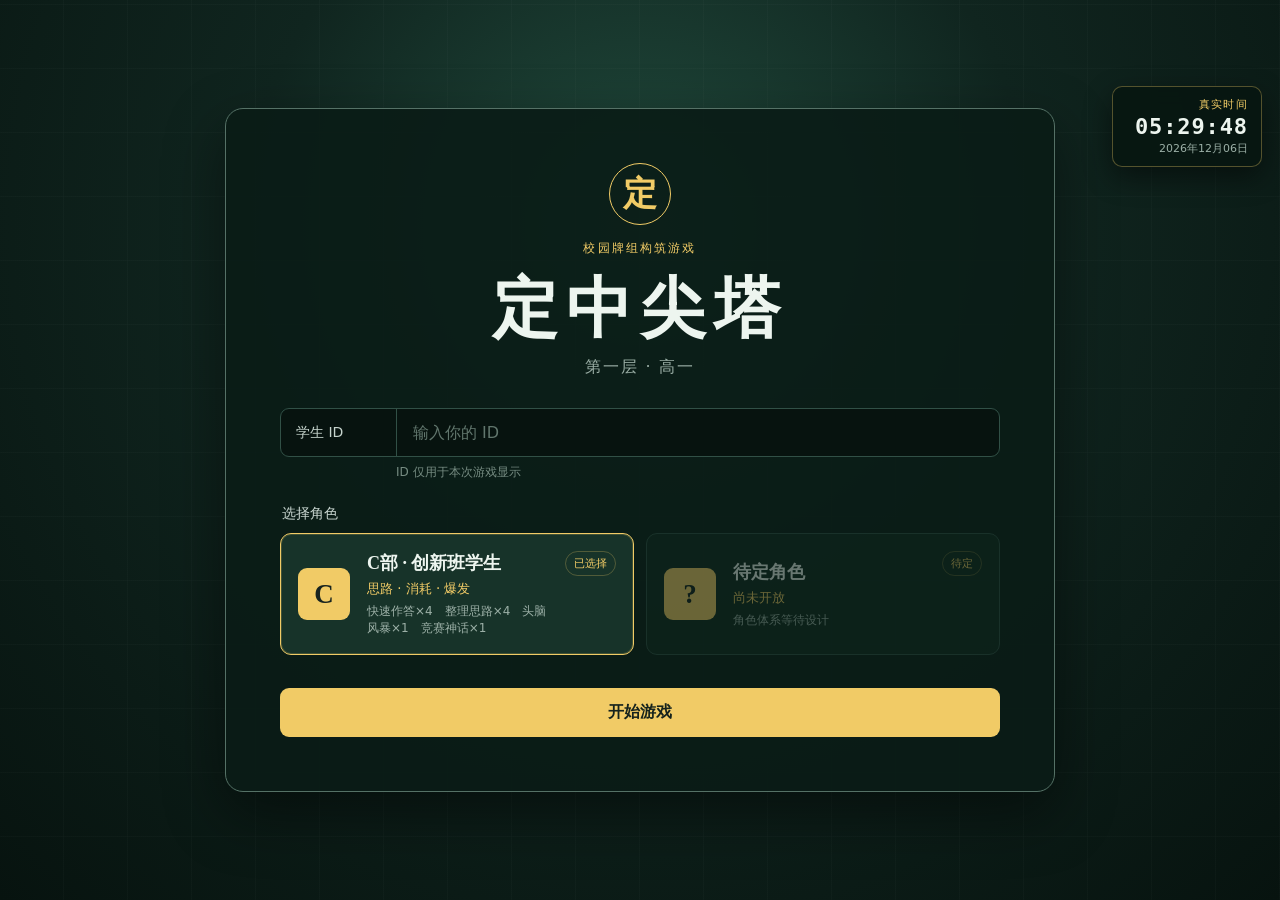
==== index.html @ f07c02df "Update Site source" ====
<!doctype html>
<html lang="zh-CN">
<head>
  <meta charset="utf-8">
  <meta name="viewport" content="width=device-width, initial-scale=1">
  <meta name="theme-color" content="#10251f">
  <meta name="description" content="定州中学校园题材文字卡牌游戏地图原型">
  <title>定中尖塔</title>
  <link rel="icon" type="image/svg+xml" href="data:image/svg+xml,%3Csvg xmlns='http://www.w3.org/2000/svg' viewBox='0 0 64 64'%3E%3Crect width='64' height='64' rx='13' fill='%23112620'/%3E%3Ctext x='32' y='44' text-anchor='middle' font-size='38' fill='%23f5d06f' font-family='serif'%3E定%3C/text%3E%3C/svg%3E">
  <link rel="stylesheet" href="./style.css">
</head>
<body>
  <aside class="game-clock" aria-label="当前真实时间">
    <span>真实时间</span>
    <strong id="realTime">00:00:00</strong>
    <small id="realDate">0000年00月00日</small>
  </aside>
  <main id="startScreen" class="start-screen">
    <section class="start-card" aria-labelledby="gameTitle">
      <div class="seal" aria-hidden="true">定</div>
      <p class="eyebrow">校园牌组构筑游戏</p>
      <h1 id="gameTitle">定中尖塔</h1>
      <p class="chapter">第一层 · 高一</p>
      <form id="startForm" novalidate>
        <label class="id-field" for="playerId"><span>学生 ID</span><input id="playerId" name="playerId" maxlength="16" autocomplete="off" placeholder="输入你的 ID" aria-describedby="idHint"></label>
        <p id="idHint" class="field-hint">ID 仅用于本次游戏显示</p>
        <fieldset>
          <legend>选择角色</legend>
          <div class="role-grid">
            <label class="role-card selected">
              <input type="radio" name="role" value="c" checked>
              <span class="role-letter">C</span>
              <span class="role-copy"><strong>C部 · 创新班学生</strong><small>思路 · 消耗 · 爆发</small><em>快速作答×4　整理思路×4　头脑风暴×1　竞赛神话×1</em></span>
              <span class="chosen">已选择</span>
            </label>
            <div class="role-card locked" aria-disabled="true">
              <span class="role-letter">?</span>
              <span class="role-copy"><strong>待定角色</strong><small>尚未开放</small><em>角色体系等待设计</em></span>
              <span class="chosen">待定</span>
            </div>
          </div>
        </fieldset>
        <p class="form-error" id="formError" aria-live="polite"></p>
        <button class="primary-button" type="submit">开始游戏</button>
      </form>
    </section>
  </main>

  <main id="mapScreen" class="map-screen" hidden>
    <header class="topbar">
      <div class="brand"><span class="brand-mark">定</span><div><strong>定中尖塔</strong><small>第一层 · 高一</small></div></div>
      <div class="route-title"><small>路线规划</small><strong id="routeStatus">从教学楼入口出发</strong></div>
      <button id="newRun" class="text-button" type="button">返回选角</button>
    </header>
    <div class="map-layout">
      <aside class="profile-panel panel">
        <div class="profile-head"><span class="role-letter small">C</span><div><small>玩家 ID</small><strong id="displayId"></strong></div></div>
        <h2>C部 · 创新班学生</h2>
        <div class="status-line"><span>专注</span><b>80 / 80</b></div>
        <div class="status-bar"><i></i></div>
        <dl class="run-stats">
          <div><dt>当前阶段</dt><dd id="floorText">入口</dd></div>
          <div><dt>已通过</dt><dd id="visitedText">0</dd></div>
          <div><dt>饭卡价值</dt><dd id="mealText">400</dd></div>
          <div><dt>牌组</dt><dd id="deckCount">10</dd></div>
          <div><dt>力量</dt><dd id="strengthText">0</dd></div>
          <div><dt>敏捷</dt><dd id="dexterityText">0</dd></div>
          <div><dt>圣遗物</dt><dd id="relicCount">0</dd></div>
        </dl>
        <div class="deck-note"><small>初始牌组 · 10张</small><span>快速作答×4　整理思路×4</span><span>头脑风暴×1　竞赛神话×1</span></div>
        <button id="inspectDeck" class="deck-button" type="button">查看当前牌组</button>
        <div id="relicList" class="run-relics"><small>暂无圣遗物</small></div>
        <button id="inspectRelics" class="deck-button relic-detail-button" type="button">查看圣遗物详情</button>
      </aside>
      <section class="map-panel panel" aria-labelledby="mapTitle">
        <div class="map-heading"><div><p class="eyebrow">高一学年</p><h1 id="mapTitle">选择前进路线</h1></div><button id="rerollMap" class="text-button" type="button">重新生成</button></div>
        <div id="mapViewport" class="map-viewport">
          <div id="mapCanvas" class="map-canvas" aria-label="随机生成的一层路线地图">
            <svg id="routeLines" class="route-lines" aria-hidden="true"></svg>
            <div id="mapNodes"></div>
          </div>
        </div>
        <p class="map-tip" id="mapTip">选择底部任一亮起的节点开始。进入节点后，只能沿连线继续向上。</p>
      </section>
      <aside class="legend-panel panel">
        <p class="eyebrow">节点类型</p><h2>高一校园</h2>
        <ul class="legend-list">
          <li><span class="node-sample battle">课</span><div><strong>上课</strong><small>战斗节点</small></div></li>
          <li><span class="node-sample exam">月</span><div><strong>月考</strong><small>精英战斗节点</small></div></li>
          <li><span class="node-sample dorm">舍</span><div><strong>宿舍</strong><small>休整节点</small></div></li>
          <li><span class="node-sample canteen">食</span><div><strong>食堂</strong><small>采购节点</small></div></li>
          <li><span class="node-sample event">超</span><div><strong>超市</strong><small>随机节点</small></div></li>
          <li><span class="node-sample sport">体</span><div><strong>操场</strong><small>体育节点</small></div></li>
          <li><span class="node-sample boss">期</span><div><strong>期末</strong><small>本层 Boss</small></div></li>
        </ul>
        <div class="placeholder-note"><strong>当前版本</strong><p>上课、月考、宿舍、食堂、超市与操场节点可交互。期末内容等待设计。</p></div>
      </aside>
    </div>
  </main>

  <main id="dormScreen" class="node-screen dorm-screen" hidden>
    <header class="topbar">
      <div class="brand"><span class="brand-mark">定</span><div><strong>定中尖塔</strong><small>宿舍 · 休整节点</small></div></div>
      <div class="route-title"><small>熄灯之前</small><strong id="restCycleTitle">午休</strong></div>
      <div class="battle-header-id">ID　<strong id="dormPlayerId"></strong></div>
    </header>
    <section class="node-stage">
      <div class="node-intro"><p class="eyebrow">宿舍节点</p><h1>在下一节课前做出选择</h1><p id="dormStatus">安静的宿舍里，时间只够完成1件事。</p></div>
      <div class="choice-grid">
        <article class="choice-card rest-choice">
          <span class="choice-mark">休</span><p class="eyebrow" id="restCycleLabel">午休</p><h2>休息</h2>
          <p>恢复专注上限的 <strong id="restPercent">25%</strong>。</p><small id="restPreview">预计恢复 10 点专注</small>
          <button id="chooseRest" class="primary-button" type="button">开始午休</button>
        </article>
        <article class="choice-card study-choice">
          <span class="choice-mark">修</span><p class="eyebrow">挑灯修读</p><h2>升级1张卡牌</h2>
          <p>从当前牌组选择1张尚未升级的卡牌，强化至本次游戏结束。</p><small>已升级的卡牌会显示“+”</small>
          <button id="chooseUpgrade" class="primary-button" type="button">选择卡牌</button>
        </article>
      </div>
    </section>
  </main>

  <main id="canteenScreen" class="node-screen canteen-screen" hidden>
    <header class="topbar">
      <div class="brand"><span class="brand-mark">定</span><div><strong>定中尖塔</strong><small>食堂 · 采购节点</small></div></div>
      <div class="route-title"><small>今日余额</small><strong>饭卡价值 <span id="shopMeal">0</span></strong></div>
      <button id="leaveCanteen" class="text-button" type="button">离开食堂</button>
    </header>
    <section class="shop-stage">
      <div class="shop-heading"><div><p class="eyebrow">食堂货架</p><h1>C部专属货架</h1></div><p><span class="color-key c">C部绿色</span><span class="color-key a">A部红色</span><span class="color-key b">B部蓝色</span><span class="color-key n">无色</span></p></div>
      <section class="shop-section"><div class="section-title"><h2>角色卡牌</h2><small>5张 · 普通 7 / 罕见 2 / 稀有 1</small></div><div id="classShopCards" class="shop-grid card-goods"></div></section>
      <section class="shop-section"><div class="section-title"><h2>无色卡牌</h2><small>2张 · 普通 7 / 罕见 2 / 稀有 1</small></div><div id="colorlessShopCards" class="shop-grid compact-goods"></div></section>
      <section class="shop-section"><div class="section-title"><h2>圣遗物</h2><small>3件 · 每件 340—360</small></div><div id="relicShopItems" class="shop-grid compact-goods"></div></section>
      <section class="shop-section"><div class="section-title"><h2>食物</h2><small>3种 · 内容与价格待设计</small></div><div id="foodShopItems" class="shop-grid compact-goods"></div></section>
      <section class="binge-panel panel"><div><p class="eyebrow">暴食</p><h2>从牌组移除1张卡牌</h2><p>本次价格 <strong id="bingePrice">150</strong>，每次暴食后价格 +75。</p></div><button id="bingeButton" class="primary-button" type="button">选择要移除的牌</button></section>
    </section>
  </main>

  <main id="eventScreen" class="node-screen event-screen" hidden>
    <header class="topbar">
      <div class="brand"><span class="brand-mark">定</span><div><strong>定中尖塔</strong><small>超市 · 随机节点</small></div></div>
      <div class="route-title"><small>偶遇</small><strong>随机事件</strong></div>
      <div class="battle-header-id">ID　<strong id="eventPlayerId"></strong></div>
    </header>
    <section class="node-stage event-stage">
      <article class="event-card panel">
        <span class="event-mark">?</span>
        <p class="eyebrow">超市随机事件</p>
        <h1 id="eventTitle">未命名事件 01</h1>
        <p>事件内容与选项等待后续设计。</p>
        <small>每次进入超市都会重新抽取1个事件槽位。</small>
        <button id="leaveEvent" class="primary-button" type="button">继续前进</button>
      </article>
    </section>
  </main>

  <main id="sportScreen" class="node-screen sport-screen" hidden>
    <header class="topbar">
      <div class="brand"><span class="brand-mark">定</span><div><strong>定中尖塔</strong><small>操场 · 体育节点</small></div></div>
      <div class="route-title"><small>自由活动</small><strong>选择1项训练</strong></div>
      <div class="battle-header-id">ID　<strong id="sportPlayerId"></strong></div>
    </header>
    <section class="node-stage sport-stage">
      <div class="node-intro"><p class="eyebrow">操场节点</p><h1>今天练什么？</h1><p>选择1项加成，效果持续到本次游戏结束。</p></div>
      <div class="choice-grid sport-choice-grid">
        <article class="choice-card sport-choice"><span class="choice-mark">跑</span><p class="eyebrow">跑步</p><h2>耐力训练</h2><p>最大专注增加 <strong>5</strong>。</p><small>当前专注不变。</small><button class="primary-button sport-option" data-sport="run" type="button">选择跑步</button></article>
        <article class="choice-card sport-choice"><span class="choice-mark">篮</span><p class="eyebrow">篮球</p><h2>力量训练</h2><p>获得 <strong>1</strong> 点力量。</p><small>每点力量使每段攻击伤害 +1。</small><button class="primary-button sport-option" data-sport="basketball" type="button">选择篮球</button></article>
        <article class="choice-card sport-choice"><span class="choice-mark">羽</span><p class="eyebrow">羽毛球</p><h2>敏捷训练</h2><p>获得 <strong>1</strong> 点敏捷。</p><small>每点敏捷使卡牌获得的防御 +1。</small><button class="primary-button sport-option" data-sport="badminton" type="button">选择羽毛球</button></article>
      </div>
    </section>
  </main>

  <main id="battleScreen" class="battle-screen" hidden>
    <header class="topbar">
      <div class="brand"><span class="brand-mark">定</span><div><strong>定中尖塔</strong><small>上课 · 战斗节点</small></div></div>
      <div class="route-title"><small id="battleEncounterTitle">随堂小测</small><strong id="battleTurn">第1回合</strong></div>
      <div class="battle-header-id">ID　<strong id="battlePlayerId"></strong></div>
    </header>
    <section class="battle-board">
      <aside class="combatant-panel panel">
        <span class="role-letter small">C</span>
        <p class="eyebrow">C部 · 创新班学生</p>
        <h2 id="battleRoleName">创新班学生</h2>
        <div class="status-line"><span>专注</span><b id="battleHpText">80 / 80</b></div>
        <div class="status-bar"><i id="battleHpBar"></i></div>
        <div class="combat-values"><span>防御 <b id="battleBlock">0</b></span><span>思路增幅 <b id="nextAttackState">无</b></span><span>力量 <b id="battleStrength">0</b></span><span>敏捷 <b id="battleDexterity">0</b></span></div>
        <div id="powerList" class="power-list"><small>暂无天赋</small></div>
      </aside>

      <section class="enemy-zone">
        <div class="intent-card" aria-live="polite">
          <span>下一步意图</span>
          <strong id="intentName">基础题</strong>
          <p id="intentText">造成6点压力</p>
        </div>
        <article id="quizEnemy" class="quiz-enemy">
          <p class="eyebrow">课堂挑战</p>
          <h1 id="quizTitle">随堂小测</h1>
          <p>“请独立作答，答题过程计入成绩。”</p>
          <div class="enemy-statuses"><span id="enemyThought" hidden>思路 <b>0</b></span><span id="enemyBlock" hidden>防御 <b>0</b></span></div>
          <div class="enemy-hp-row"><span>测验进度</span><div class="status-bar enemy"><i id="quizHpBar"></i></div><b id="quizHpText">52 / 52</b></div>
        </article>
        <div id="battleFloat" class="battle-float" aria-live="polite"></div>
        <p id="battleLog" class="battle-log">试卷已经发下，先观察题型。</p>
      </section>

      <aside class="combat-rules panel">
        <p class="eyebrow">战斗信息</p>
        <h2>意图始终可见</h2>
        <p>随堂小测以攻击为主。根据下一步意图安排攻击与防御。</p>
        <dl>
          <div><dt>抽牌堆</dt><dd><button class="pile-view-button" data-pile="draw" type="button"><b id="battleDraw">10</b><small>查看</small></button></dd></div>
          <div><dt>弃牌堆</dt><dd><button class="pile-view-button" data-pile="discard" type="button"><b id="battleDiscard">0</b><small>查看</small></button></dd></div>
          <div><dt>消耗牌堆</dt><dd><button class="pile-view-button" data-pile="exhaust" type="button"><b id="battleExhaust">0</b><small>查看</small></button></dd></div>
        </dl>
      </aside>
    </section>
    <section class="battle-desk">
      <div class="energy-orb"><strong id="battleEnergy">3</strong><small>/ 3<br>行动力</small></div>
      <div id="battleHand" class="battle-hand" aria-label="当前手牌"></div>
      <button id="battleEndTurn" class="end-turn" type="button"><strong>结束回合</strong><span>执行敌方意图</span></button>
    </section>
  </main>

  <main id="rewardScreen" class="reward-screen" hidden>
    <section class="reward-panel panel">
      <p id="rewardEyebrow" class="eyebrow">上课节点完成</p>
      <h1 id="rewardTitle">选择1张卡牌</h1>
      <p class="reward-copy">将选择的卡牌永久加入本次牌组。</p>
      <div id="rewardCards" class="reward-cards"></div>
      <div class="meal-reward"><span>本次获得饭卡价值</span><strong id="mealReward">0</strong></div>
    </section>
  </main>

  <main id="relicRewardScreen" class="reward-screen" hidden>
    <section class="reward-panel relic-reward-panel panel">
      <p class="eyebrow">月考额外奖励</p>
      <h1>获得1件圣遗物</h1>
      <div id="relicRewardCard" class="relic-reward-card"></div>
      <button id="claimRelic" class="primary-button" type="button">收下圣遗物</button>
    </section>
  </main>

  <div id="finishModal" class="modal" hidden>
    <section class="modal-card" role="dialog" aria-modal="true" aria-labelledby="finishTitle">
      <p class="eyebrow">第一层路线完成</p><h2 id="finishTitle">抵达期末节点</h2>
      <p>Boss 内容尚未设计，本次地图演示到此结束。</p>
      <button id="restartMap" class="primary-button" type="button">生成新路线</button>
    </section>
  </div>

  <div id="selectionModal" class="modal" hidden>
    <section class="modal-card selection-card" role="dialog" aria-modal="true" aria-labelledby="selectionTitle">
      <p class="eyebrow">卡牌选择</p>
      <h2 id="selectionTitle">选择要消耗的牌</h2>
      <p id="selectionHint"></p>
      <div id="selectionCards" class="selection-cards"></div>
      <div class="selection-actions"><button id="cancelSelection" class="text-button" type="button">取消</button><button id="confirmSelection" class="primary-button" type="button">确认</button></div>
    </section>
  </div>

  <div id="deckActionModal" class="modal" hidden>
    <section class="modal-card selection-card" role="dialog" aria-modal="true" aria-labelledby="deckActionTitle">
      <p class="eyebrow">牌组管理</p>
      <h2 id="deckActionTitle">选择1张卡牌</h2>
      <p id="deckActionHint"></p>
      <div id="deckActionCards" class="selection-cards"></div>
      <div class="selection-actions"><button id="cancelDeckAction" class="text-button" type="button">取消</button></div>
    </section>
  </div>

  <div id="deckViewModal" class="modal" hidden>
    <section class="modal-card deck-view-card" role="dialog" aria-modal="true" aria-labelledby="deckViewTitle">
      <div class="deck-view-head">
        <div><p class="eyebrow">当前牌组</p><h2 id="deckViewTitle">C部牌组 · <span id="deckViewCount">0</span>张</h2></div>
        <button id="closeDeckView" class="text-button" type="button">关闭</button>
      </div>
      <div class="deck-view-tools">
        <p id="deckViewHint">显示当前实际效果，已升级卡牌带有“+”。</p>
        <button id="toggleUpgradePreview" class="preview-toggle" type="button" aria-pressed="false">显示升级后效果</button>
      </div>
      <div id="deckViewCards" class="deck-view-grid"></div>
    </section>
  </div>

  <div id="utilityChoiceModal" class="modal" hidden>
    <section class="modal-card selection-card" role="dialog" aria-modal="true" aria-labelledby="utilityChoiceTitle">
      <p class="eyebrow">卡牌选择</p>
      <h2 id="utilityChoiceTitle">选择1张牌</h2>
      <p id="utilityChoiceHint"></p>
      <div id="utilityChoiceCards" class="selection-cards"></div>
    </section>
  </div>

  <div id="collectionModal" class="modal" hidden>
    <section class="modal-card collection-card" role="dialog" aria-modal="true" aria-labelledby="collectionTitle">
      <div class="collection-head">
        <div><p class="eyebrow">信息查看</p><h2 id="collectionTitle">牌堆</h2></div>
        <button id="closeCollection" class="text-button" type="button">关闭</button>
      </div>
      <p id="collectionHint"></p>
      <div id="collectionGrid" class="collection-grid"></div>
    </section>
  </div>

  <div id="defeatModal" class="modal" hidden>
    <section class="modal-card" role="dialog" aria-modal="true" aria-labelledby="defeatTitle">
      <p class="eyebrow">专注耗尽</p><h2 id="defeatTitle">需要重新作答</h2>
      <p>调整打防顺序，再挑战随堂小测。</p>
      <button id="retryBattle" class="primary-button" type="button">重新挑战</button>
    </section>
  </div>
  <script src="./app.js"></script>
</body>
</html>
---- style.css ----
:root{--ink:#edf5ef;--muted:#9cb0a7;--deep:#07130f;--green:#10251f;--line:#315046;--gold:#f1cb66;--shadow:0 22px 60px #0007}
*{box-sizing:border-box}html,body{margin:0;min-height:100%;background:var(--deep);color:var(--ink);font-family:"Microsoft YaHei","PingFang SC",system-ui,sans-serif}button,input{font:inherit}button{color:inherit}.start-screen,.map-screen,.node-screen{min-height:100vh;background:radial-gradient(circle at 50% 25%,#214b3d 0,#10251f 42%,#07130f 100%);position:relative}.start-screen:before,.map-screen:before,.node-screen:before{content:"";position:fixed;inset:0;pointer-events:none;opacity:.045;background:repeating-linear-gradient(90deg,transparent 0 63px,#fff 64px),repeating-linear-gradient(0deg,transparent 0 63px,#fff 64px)}
.start-screen{display:grid;place-items:center;padding:34px 18px}.start-card{width:min(830px,100%);border:1px solid #557166;background:#0a1c17e8;border-radius:18px;padding:clamp(28px,5vw,54px);box-shadow:var(--shadow);position:relative}.seal{width:62px;height:62px;margin:0 auto 15px;display:grid;place-items:center;border:1px solid var(--gold);border-radius:50%;font:700 34px serif;color:var(--gold)}.eyebrow{margin:0;color:var(--gold);font-size:12px;letter-spacing:.18em}.start-card>.eyebrow,.start-card>h1,.chapter{text-align:center}.start-card>h1{font:700 clamp(38px,7vw,66px) serif;letter-spacing:.12em;margin:7px 0 3px}.chapter{color:var(--muted);margin:0 0 30px;letter-spacing:.12em}
.id-field{display:grid;grid-template-columns:100px 1fr;align-items:center;border:1px solid var(--line);border-radius:9px;background:#07130f;padding:0 15px}.id-field span{color:#c6d4cd;font-size:14px}.id-field input{width:100%;border:0;border-left:1px solid var(--line);background:transparent;color:#fff;padding:14px 16px;outline:none;font-size:16px}.id-field:focus-within{border-color:var(--gold)}.id-field input::placeholder{color:#61766d}.field-hint{margin:7px 0 24px 116px;color:#768c82;font-size:12px}fieldset{margin:0;padding:0;border:0}legend{font-size:14px;color:#cbd8d2;margin-bottom:10px}.role-grid{display:grid;grid-template-columns:1fr 1fr;gap:12px}.role-card{position:relative;display:grid;grid-template-columns:56px 1fr auto;align-items:center;gap:13px;min-height:112px;padding:17px;border:1px solid var(--line);border-radius:11px;background:#112920;cursor:pointer}.role-card input{position:absolute;opacity:0}.role-card.selected{border-color:var(--gold);box-shadow:inset 0 0 0 1px #f1cb6633;background:#173329}.role-card.locked{opacity:.42;cursor:not-allowed}.role-letter{display:grid;place-items:center;width:52px;height:52px;border-radius:9px;background:var(--gold);color:#17231f;font:800 27px serif}.role-copy{display:grid;gap:5px}.role-copy strong{font-family:serif;font-size:18px}.role-copy small{color:var(--gold)}.role-copy em{font-style:normal;color:var(--muted);font-size:12px}.chosen{align-self:start;font-size:11px;color:var(--gold);border:1px solid #f1cb6644;border-radius:99px;padding:4px 8px}.form-error{height:20px;margin:10px 0 3px;text-align:center;color:#e48b80;font-size:13px}.primary-button{display:block;width:100%;border:0;border-radius:9px;background:var(--gold);color:#16231d;padding:14px 22px;font-weight:800;cursor:pointer}.primary-button:hover{filter:brightness(1.08);transform:translateY(-1px)}
.topbar{height:74px;display:grid;grid-template-columns:1fr auto 1fr;align-items:center;padding:0 clamp(16px,3vw,46px);border-bottom:1px solid #ffffff18;background:#071611dd;backdrop-filter:blur(9px);position:sticky;top:0;z-index:20}.brand{display:flex;align-items:center;gap:11px}.brand-mark{display:grid;place-items:center;width:40px;height:40px;border:1px solid var(--gold);border-radius:50%;color:var(--gold);font:700 23px serif}.brand div{display:grid}.brand strong{font:700 17px serif;letter-spacing:.1em}.brand small{color:var(--muted);margin-top:3px}.route-title{text-align:center;display:grid;gap:2px}.route-title small{color:var(--gold);font-size:11px;letter-spacing:.16em}.route-title strong{font:700 17px serif}.text-button{justify-self:end;background:transparent;border:1px solid var(--line);border-radius:7px;padding:8px 12px;cursor:pointer}.text-button:hover{border-color:var(--gold);color:var(--gold)}
.map-layout{display:grid;grid-template-columns:230px minmax(420px,760px) 230px;gap:18px;justify-content:center;align-items:start;padding:22px clamp(14px,3vw,42px) 30px;position:relative}.panel{border:1px solid var(--line);background:#0a1b16d9;border-radius:13px;box-shadow:var(--shadow)}.profile-panel,.legend-panel{padding:20px;position:sticky;top:96px}.profile-head{display:flex;align-items:center;gap:10px}.role-letter.small{width:42px;height:42px;font-size:22px}.profile-head div{display:grid}.profile-head small{color:var(--muted);font-size:11px}.profile-head strong{margin-top:2px;overflow-wrap:anywhere}.profile-panel h2,.legend-panel h2{font:700 20px serif;margin:18px 0}.status-line{display:flex;justify-content:space-between;font-size:13px;margin-bottom:7px}.status-bar{height:7px;border-radius:99px;background:#0008;overflow:hidden}.status-bar i{display:block;width:100%;height:100%;background:#65ad87}.run-stats{display:grid;grid-template-columns:1fr 1fr;gap:8px;margin:18px 0}.run-stats div{border:1px solid var(--line);border-radius:7px;padding:10px}.run-stats dt{font-size:11px;color:var(--muted)}.run-stats dd{margin:4px 0 0;color:var(--gold);font:700 18px serif}.deck-note{display:grid;gap:5px;border-top:1px solid var(--line);padding-top:15px;font-size:13px}.deck-note small{color:var(--muted);margin-bottom:3px}
.map-panel{overflow:hidden}.map-heading{min-height:88px;display:flex;align-items:center;justify-content:space-between;padding:17px 22px;border-bottom:1px solid var(--line);background:#0d211b}.map-heading h1{font:700 25px serif;margin:5px 0 0}.map-viewport{height:calc(100vh - 230px);min-height:540px;overflow:auto;background:linear-gradient(#102c24aa,#071511ee);scrollbar-color:#49685b #07130f}.map-canvas{position:relative;width:100%;min-width:390px}.route-lines{position:absolute;inset:0;width:100%;height:100%;z-index:0}.route-line{stroke:#416156;stroke-width:2.2;stroke-dasharray:5 7;vector-effect:non-scaling-stroke}.route-line.visited{stroke:var(--gold);stroke-dasharray:none;stroke-width:3}
.map-node{position:absolute;z-index:2;transform:translate(-50%,-50%);display:grid;place-items:center;width:56px;height:56px;border-radius:50%;border:2px solid #577267;background:#102920;color:#c9d8d1;cursor:not-allowed;box-shadow:0 8px 20px #0008;transition:.18s}.map-node .glyph{font:800 17px serif}.map-node small{position:absolute;top:60px;width:82px;text-align:center;color:#8fa49b;font-size:11px}.map-node.available{cursor:pointer;border-color:var(--gold);color:#fff;background:#1b4034;box-shadow:0 0 0 5px #f1cb6611,0 0 24px #f1cb6644}.map-node.available:hover,.map-node.available:focus-visible{transform:translate(-50%,-50%) scale(1.1);outline:0}.map-node.current{border-color:#fff;background:var(--gold);color:#14221c}.map-node.visited{border-color:#806f43;background:#243027;color:#a9976d}.map-node.battle.available{background:#4b2925}.map-node.dorm.available{background:#274c3d}.map-node.canteen.available{background:#724a20}.map-node.event.available{background:#493957}.map-node.sport.available{background:#25465b}.map-node.boss{width:66px;height:66px;border-radius:12px;transform:translate(-50%,-50%) rotate(45deg);border-color:#a86459;background:#41221e}.map-node.boss .glyph{transform:rotate(-45deg);font-size:19px}.map-node.boss small{transform:rotate(-45deg);top:70px;left:25px}.map-node.boss.available{border-color:var(--gold);background:#66322b}.map-tip{margin:0;padding:13px 20px;border-top:1px solid var(--line);color:var(--muted);font-size:12px;text-align:center;background:#091914}
.legend-list{list-style:none;margin:0;padding:0;display:grid;gap:12px}.legend-list li{display:flex;align-items:center;gap:10px}.node-sample{display:grid;place-items:center;width:36px;height:36px;border-radius:50%;border:1px solid #759083;font:700 13px serif}.node-sample.battle{background:#4b2925}.node-sample.dorm{background:#274c3d}.node-sample.canteen{background:#724a20}.node-sample.event{background:#493957}.node-sample.sport{background:#25465b}.node-sample.boss{border-radius:8px;background:#66322b}.legend-list div{display:grid}.legend-list strong{font-size:14px}.legend-list small{color:var(--muted);font-size:11px;margin-top:2px}.placeholder-note{margin-top:22px;padding:13px;border:1px solid #f1cb6638;border-radius:8px;background:#f1cb6608}.placeholder-note strong{color:var(--gold);font-size:13px}.placeholder-note p{color:var(--muted);font-size:12px;line-height:1.6;margin:6px 0 0}
.modal{position:fixed;inset:0;z-index:30;display:grid;place-items:center;background:#030c09df;backdrop-filter:blur(7px)}.modal[hidden],[hidden]{display:none!important}.modal-card{width:min(410px,calc(100% - 32px));text-align:center;padding:35px;border:1px solid var(--gold);border-radius:14px;background:#112820;box-shadow:var(--shadow)}.modal-card h2{font:700 30px serif;margin:10px}.modal-card>p:not(.eyebrow){color:var(--muted);line-height:1.6}.modal-card .primary-button{margin-top:20px}
.battle-screen,.reward-screen{min-height:100vh;background:radial-gradient(circle at 50% 25%,#214b3d 0,#10251f 42%,#07130f 100%);position:relative}.battle-screen:before,.reward-screen:before{content:"";position:fixed;inset:0;pointer-events:none;opacity:.045;background:repeating-linear-gradient(90deg,transparent 0 63px,#fff 64px),repeating-linear-gradient(0deg,transparent 0 63px,#fff 64px)}
.battle-header-id{justify-self:end;color:var(--muted);font-size:13px}.battle-header-id strong{color:var(--ink)}.battle-board{min-height:480px;display:grid;grid-template-columns:230px minmax(390px,680px) 230px;gap:24px;align-items:center;justify-content:center;padding:26px clamp(16px,3vw,44px) 18px;position:relative}.combatant-panel,.combat-rules{padding:20px}.combatant-panel h2,.combat-rules h2{font:700 21px serif;margin:8px 0 20px}.combat-values{display:grid;grid-template-columns:1fr 1fr;gap:8px;margin-top:17px}.combat-values span{border:1px solid var(--line);border-radius:7px;padding:10px;font-size:12px;color:var(--muted)}.combat-values b{display:block;color:var(--ink);font-size:18px;margin-top:3px}.power-list{display:flex;flex-wrap:wrap;gap:6px;margin-top:14px;min-height:28px}.power-list span{border:1px solid #b89a5066;border-radius:99px;padding:5px 8px;color:#ecd385;font-size:11px}.power-list small{color:var(--muted)}
.enemy-zone{display:grid;justify-items:center;position:relative}.intent-card{min-width:220px;text-align:center;border:1px solid #bb695e66;background:#371e1bdd;border-radius:9px;padding:10px 16px;margin-bottom:12px}.intent-card span{display:block;color:#d89b93;font-size:11px;letter-spacing:.16em}.intent-card strong{display:block;font:700 17px serif;margin:3px}.intent-card p{margin:0;color:#f1c3bc;font-size:13px}.quiz-enemy{width:min(440px,100%);text-align:center;border:1px solid #5a756a;border-radius:15px;background:linear-gradient(145deg,#1a3e33,#0c211a);padding:28px;box-shadow:0 25px 65px #0008,inset 0 1px #ffffff12;transition:.18s}.quiz-enemy.hit{animation:enemyHit .28s}.quiz-enemy h1{font:700 clamp(32px,5vw,50px) serif;margin:8px 0}.quiz-enemy>p:not(.eyebrow){color:var(--muted);font-family:serif}.enemy-statuses{display:flex;justify-content:center;gap:8px;min-height:31px;margin:15px 0}.enemy-statuses span{border:1px solid #a98ac266;background:#352942;border-radius:7px;padding:6px 9px;font-size:12px}.enemy-statuses span:last-child{border-color:#6598b766;background:#253d4c}.enemy-hp-row{display:grid;grid-template-columns:auto 1fr auto;gap:10px;align-items:center;color:var(--muted);font-size:12px}.status-bar.enemy i{background:linear-gradient(90deg,#ac4138,#df7767)}.battle-float{position:absolute;top:48%;z-index:4;color:var(--gold);font-size:28px;font-weight:800;opacity:0;pointer-events:none}.battle-float.show{animation:floatUp .7s}.battle-log{height:22px;color:var(--muted);font-size:13px;margin:14px 0 0;text-align:center}.combat-rules>p:not(.eyebrow){font-size:13px;line-height:1.6;color:var(--muted)}.combat-rules dl{display:grid;grid-template-columns:1fr 1fr;gap:7px}.combat-rules dl div{border:1px solid var(--line);border-radius:7px;padding:9px}.combat-rules dt{font-size:10px;color:var(--muted)}.combat-rules dd{margin:3px 0 0;color:var(--gold);font:700 18px serif}
.battle-desk{display:grid;grid-template-columns:90px 1fr 130px;align-items:end;gap:18px;min-height:240px;padding:16px clamp(16px,3vw,44px) 20px;border-top:1px solid #ffffff17;background:#071511dd}.energy-orb{align-self:center;display:flex;align-items:center;gap:6px}.energy-orb strong{display:grid;place-items:center;width:60px;height:60px;border:2px solid var(--gold);border-radius:50%;background:#18352b;color:var(--gold);font:800 27px serif}.energy-orb small{color:var(--muted);font-size:11px}.battle-hand{display:flex;justify-content:center;align-items:flex-end;gap:9px;min-width:0;overflow-x:auto;padding:16px 4px}.battle-card{position:relative;width:132px;min-width:132px;min-height:184px;padding:14px 12px 11px;border:1px solid #8f8066;border-radius:10px;background:linear-gradient(150deg,#f6efdf,#dcd0b6);color:#27312d;box-shadow:0 9px 22px #0007;cursor:pointer;text-align:left;transition:.15s}.battle-card:hover:not(:disabled),.battle-card:focus-visible:not(:disabled){transform:translateY(-12px);outline:2px solid var(--gold);z-index:3}.battle-card:disabled{filter:grayscale(.65) brightness(.64);cursor:not-allowed}.battle-card.skill{background:linear-gradient(150deg,#edf3f2,#c7d9da);border-color:#718fa1}.battle-card.power{background:linear-gradient(150deg,#eee7f4,#d1bddc);border-color:#8e70a0}.battle-card .card-cost{position:absolute;top:-10px;left:-8px;display:grid;place-items:center;width:33px;height:33px;border-radius:50%;background:#204b3e;color:#fff;border:2px solid #77aa99;font-weight:800}.battle-card .card-meta{margin:2px 0 18px 17px;color:#6b665d;font-size:10px;letter-spacing:.12em}.battle-card h3{font:800 17px serif;text-align:center;margin:0 0 11px}.battle-card .card-text{font-size:12px;line-height:1.5;margin:0}.battle-card .keyword{display:block;margin-top:8px;color:#7c4a3e;font-weight:700}.end-turn{align-self:center;border:1px solid #bb9c52;background:#46381a;color:#fff5d8;border-radius:9px;padding:14px 10px;cursor:pointer}.end-turn:disabled{opacity:.45;cursor:not-allowed}.end-turn strong,.end-turn span{display:block}.end-turn span{font-size:10px;color:#d6c99f;margin-top:4px}
.reward-screen{display:grid;place-items:center;padding:28px}.reward-panel{width:min(900px,100%);padding:34px;text-align:center}.reward-panel h1{font:700 36px serif;margin:8px}.reward-copy{color:var(--muted)}.reward-cards{display:grid;grid-template-columns:repeat(3,1fr);gap:18px;margin:28px 0}.reward-option{display:grid;gap:12px;justify-items:center}.reward-option .battle-card{width:100%;max-width:220px;min-height:235px}.reward-option button:last-child{width:min(180px,100%)}.rarity-common{color:#68756f}.rarity-uncommon{color:#397ca2}.rarity-rare{color:#9a5eb0}.meal-reward{display:flex;justify-content:center;align-items:center;gap:13px;border-top:1px solid var(--line);padding-top:20px;color:var(--muted)}.meal-reward strong{color:var(--gold);font:800 28px serif}
.selection-card{width:min(720px,calc(100% - 32px));text-align:left}.selection-card h2,.selection-card>p{text-align:center}.selection-cards{display:flex;gap:10px;overflow-x:auto;padding:15px 3px}.selection-cards .battle-card{min-height:165px}.selection-cards .battle-card.chosen-card{outline:3px solid var(--gold);transform:translateY(-5px)}.selection-actions{display:flex;justify-content:center;gap:10px}.selection-actions .text-button,.selection-actions .primary-button{width:auto;margin:0;padding:11px 25px}.selection-actions .primary-button:disabled{opacity:.4;cursor:not-allowed}
.node-stage{position:relative;width:min(980px,calc(100% - 32px));margin:0 auto;padding:70px 0}.node-intro{text-align:center;margin-bottom:34px}.node-intro h1{font:700 clamp(30px,5vw,48px) serif;margin:9px 0}.node-intro>p:last-child{color:var(--muted)}.choice-grid{display:grid;grid-template-columns:1fr 1fr;gap:22px}.choice-card{position:relative;min-height:390px;padding:42px 38px 34px;border:1px solid var(--line);border-radius:16px;background:#0b1d18e8;box-shadow:var(--shadow);overflow:hidden}.choice-card:before{content:"";position:absolute;inset:0;background:linear-gradient(140deg,#ffffff08,transparent 48%);pointer-events:none}.choice-card .choice-mark{display:grid;place-items:center;width:72px;height:72px;border:1px solid var(--gold);border-radius:50%;color:var(--gold);font:800 34px serif;margin-bottom:27px}.choice-card h2{font:700 31px serif;margin:8px 0 20px}.choice-card p:not(.eyebrow){min-height:55px;color:#c6d3cd;line-height:1.7}.choice-card small{display:block;min-height:40px;color:var(--muted)}.choice-card .primary-button{margin-top:30px}.study-choice{border-color:#6f597b}.study-choice .choice-mark{border-color:#b894c9;color:#d2aedf}.study-choice .primary-button{background:#b894c9}
.shop-stage{position:relative;width:min(1160px,calc(100% - 32px));margin:0 auto;padding:36px 0 70px}.shop-heading{display:flex;align-items:end;justify-content:space-between;border-bottom:1px solid var(--line);padding-bottom:22px}.shop-heading h1{font:700 38px serif;margin:7px 0 0}.shop-heading>p{display:flex;gap:7px;flex-wrap:wrap;justify-content:flex-end}.color-key{border:1px solid;border-radius:99px;padding:5px 9px;font-size:11px}.color-key.c{color:#77c29a}.color-key.a{color:#dc7e72}.color-key.b{color:#75a8d3}.color-key.n{color:#c5c5c5}.shop-section{margin-top:30px}.section-title{display:flex;align-items:end;justify-content:space-between;margin-bottom:12px}.section-title h2{font:700 22px serif;margin:0}.section-title small{color:var(--muted)}.shop-grid{display:grid;gap:12px}.card-goods{grid-template-columns:repeat(5,1fr)}.compact-goods{grid-template-columns:repeat(3,1fr)}.shop-item{position:relative;min-height:145px;padding:18px;border:1px solid #47725d;border-radius:11px;background:linear-gradient(145deg,#173a2c,#0b2119);display:flex;flex-direction:column}.shop-item.colorless{border-color:#777;background:linear-gradient(145deg,#333,#191919)}.shop-item.placeholder{border-style:dashed;opacity:.8}.shop-item h3{font:700 17px serif;margin:7px 0}.shop-item p{color:var(--muted);font-size:12px;line-height:1.55;margin:0 0 15px}.shop-item .shop-bottom{display:flex;align-items:center;justify-content:space-between;margin-top:auto;gap:8px}.shop-price{color:var(--gold);font-weight:800}.shop-buy{border:1px solid #72aa8f;background:#193e2f;border-radius:7px;padding:7px 10px;cursor:pointer}.shop-buy:disabled{opacity:.4;cursor:not-allowed}.shop-item.sold{filter:grayscale(.8);opacity:.55}.binge-panel{margin-top:34px;padding:24px 28px;display:flex;align-items:center;justify-content:space-between;gap:24px}.binge-panel h2{font:700 23px serif;margin:6px 0}.binge-panel p{margin:0;color:var(--muted)}.binge-panel strong{color:var(--gold)}.binge-panel .primary-button{width:auto;min-width:210px}.card-goods .shop-item{min-height:210px}.card-goods .shop-item .rarity-tag{color:var(--gold);font-size:10px;letter-spacing:.12em}.card-goods .shop-item p{flex:1}
.battle-card.class-card{background:linear-gradient(150deg,#dff1e7,#a9cdb8);border-color:#4b8b68}.battle-card.upgraded{box-shadow:0 0 0 2px #f1cb6688,0 9px 22px #0007}.deck-empty{text-align:center;color:var(--muted);width:100%;padding:28px}
@keyframes enemyHit{25%{transform:translateX(-8px)}60%{transform:translateX(6px)}100%{transform:none}}@keyframes floatUp{0%{opacity:0;transform:translateY(10px)}25%{opacity:1}100%{opacity:0;transform:translateY(-38px)}}
@media(max-width:1060px){.map-layout{grid-template-columns:190px minmax(420px,1fr)}.legend-panel{display:none}}
@media(max-width:1060px){.battle-board{grid-template-columns:190px minmax(390px,1fr)}.combat-rules{display:none}}
@media(max-width:760px){.role-grid{grid-template-columns:1fr}.topbar{grid-template-columns:1fr auto}.route-title{display:none}.map-layout{display:block;padding:10px}.profile-panel{position:static;display:grid;grid-template-columns:1fr 1fr;gap:8px;margin-bottom:10px;padding:13px}.profile-panel h2{display:none}.status-line{align-self:end}.status-bar{grid-column:2}.run-stats{grid-column:1/-1;margin:4px 0}.deck-note{display:none}.map-viewport{height:calc(100vh - 322px);min-height:480px}.map-heading{min-height:72px;padding:12px 15px}.map-heading h1{font-size:20px}}
@media(max-width:760px){.battle-header-id{font-size:11px}.battle-board{display:block;min-height:auto;padding:12px}.combatant-panel{display:grid;grid-template-columns:auto 1fr;gap:8px;margin-bottom:10px;padding:12px}.combatant-panel .eyebrow,.combatant-panel h2{display:none}.combatant-panel .status-line{align-self:end}.combatant-panel .status-bar{grid-column:2}.combat-values{grid-column:1/-1;margin-top:2px}.power-list{grid-column:1/-1;margin-top:2px}.quiz-enemy{padding:20px}.quiz-enemy h1{font-size:34px}.battle-desk{grid-template-columns:68px 1fr;min-height:235px;padding:8px}.battle-hand{justify-content:flex-start}.end-turn{grid-column:1/-1;justify-self:center;width:160px;padding:10px}.reward-cards{grid-template-columns:1fr;max-height:62vh;overflow:auto}.reward-option{grid-template-columns:1fr auto;align-items:center;text-align:left}.reward-option .battle-card{max-width:none;min-height:180px}.reward-option button:last-child{width:110px}}
@media(max-width:900px){.card-goods{grid-template-columns:repeat(3,1fr)}.compact-goods{grid-template-columns:repeat(2,1fr)}}
@media(max-width:760px){.node-stage{padding:34px 0}.choice-grid{grid-template-columns:1fr}.choice-card{min-height:auto;padding:27px}.shop-heading{align-items:start;gap:16px}.shop-heading>p{display:none}.card-goods,.compact-goods{grid-template-columns:1fr 1fr}.binge-panel{align-items:stretch;flex-direction:column}.binge-panel .primary-button{width:100%}}
@media(max-width:520px){.card-goods,.compact-goods{grid-template-columns:1fr}.section-title small{display:none}}
@media(max-width:560px){.start-card{padding:25px 16px}.start-card>h1{font-size:42px}.id-field{grid-template-columns:76px 1fr;padding-left:10px}.field-hint{margin-left:88px}.role-card{grid-template-columns:45px 1fr;padding:13px;min-height:102px}.role-letter{width:42px;height:42px}.chosen{display:none}.role-copy strong{font-size:16px}.topbar{height:62px;padding:0 12px}.brand small{display:none}.map-layout{padding:8px}.profile-panel{margin-bottom:8px}.map-viewport{height:calc(100vh - 295px)}.map-node{width:50px;height:50px}.map-node small{top:54px}.map-tip{padding:10px;font-size:11px}}
@media(prefers-reduced-motion:reduce){*{transition-duration:.01ms!important}}
.game-clock{position:fixed;z-index:28;right:18px;top:86px;width:150px;padding:10px 13px;border:1px solid #f1cb6655;border-radius:10px;background:#071611e8;box-shadow:0 10px 28px #0007;backdrop-filter:blur(9px);display:grid;gap:2px;text-align:right;pointer-events:none}.game-clock span{color:var(--gold);font-size:11px;letter-spacing:.12em}.game-clock strong{font:800 22px ui-monospace,Consolas,monospace;letter-spacing:.04em}.game-clock small{color:var(--muted);font-size:11px}.deck-button{width:100%;margin-top:14px;border:1px solid #f1cb6670;border-radius:8px;background:#f1cb6610;color:var(--gold);padding:10px;cursor:pointer;font-weight:700}.deck-button:hover{background:#f1cb6620;border-color:var(--gold)}.deck-view-card{width:min(1050px,calc(100% - 32px));max-height:88vh;text-align:left;padding:26px}.deck-view-head{display:flex;align-items:center;justify-content:space-between;gap:20px;border-bottom:1px solid var(--line);padding-bottom:16px}.deck-view-head h2{margin:5px 0 0;text-align:left;font-size:27px}.deck-view-head .text-button{justify-self:auto}.deck-view-tools{display:flex;align-items:center;justify-content:space-between;gap:18px;padding:14px 0}.deck-view-tools p{margin:0;color:var(--muted);font-size:13px}.preview-toggle{border:1px solid #9b78ac;border-radius:99px;background:#392b42;color:#e3caeb;padding:9px 14px;cursor:pointer;white-space:nowrap}.preview-toggle[aria-pressed="true"]{border-color:var(--gold);background:#5c491f;color:#fff0bb}.deck-view-grid{display:grid;grid-template-columns:repeat(5,minmax(130px,1fr));gap:13px;max-height:62vh;overflow:auto;padding:14px 8px 18px}.deck-view-grid .battle-card{width:100%;min-width:0;min-height:205px;cursor:default}.deck-view-grid .battle-card:hover{transform:none;outline:0}.deck-view-grid .previewing{box-shadow:0 0 0 2px #9b78ac,0 9px 22px #0007}.preview-label{display:block;margin-top:8px;color:#744487;font-weight:800}
@media(max-width:900px){.deck-view-grid{grid-template-columns:repeat(3,minmax(130px,1fr))}.game-clock{right:10px;top:78px}}
@media(max-width:600px){.game-clock{top:70px;right:8px;bottom:auto;width:128px;padding:7px 9px}.game-clock strong{font-size:18px}.game-clock small{display:none}.deck-view-card{padding:18px 13px}.deck-view-tools{align-items:stretch;flex-direction:column}.deck-view-grid{grid-template-columns:1fr 1fr;gap:9px}.deck-view-grid .battle-card{min-height:185px}.deck-view-head h2{font-size:21px}}
.event-stage{display:grid;place-items:center;min-height:calc(100vh - 74px)}.event-card{width:min(560px,100%);padding:48px;text-align:center}.event-mark{display:grid;place-items:center;width:82px;height:82px;margin:0 auto 25px;border:2px solid #b394c3;border-radius:50%;background:#352942;color:#e0c2ed;font:800 42px serif}.event-card h1{font:700 36px serif;margin:10px}.event-card>p:not(.eyebrow){color:var(--muted);font-size:16px}.event-card>small{display:block;color:#758a80;margin:18px 0 28px}.sport-stage{width:min(1180px,calc(100% - 32px))}.sport-choice-grid{grid-template-columns:repeat(3,1fr)}.sport-choice{min-height:365px;padding:34px 28px}.sport-choice:nth-child(2){border-color:#a95f55}.sport-choice:nth-child(2) .choice-mark{border-color:#d7796c;color:#ed9a8f}.sport-choice:nth-child(3){border-color:#557fa5}.sport-choice:nth-child(3) .choice-mark{border-color:#76a9d3;color:#a8d2f3}.sport-choice strong{color:var(--gold)}
@media(max-width:900px){.sport-choice-grid{grid-template-columns:1fr}.sport-choice{min-height:auto}}
@media(max-width:600px){.event-card{padding:32px 20px}.event-card h1{font-size:29px}.sport-stage{padding-top:28px}}
.map-node.exam.available{background:#704028;border-color:#ffb266;box-shadow:0 0 0 5px #ff9b3d18,0 0 28px #ff8a3055}.node-sample.exam{background:#704028;border-color:#d99055}.run-relics{display:flex;flex-wrap:wrap;gap:6px;margin-top:12px;padding-top:12px;border-top:1px solid var(--line)}.run-relics span{border:1px solid #d1aa5766;border-radius:99px;padding:5px 8px;color:#f0d28a;font-size:11px}.run-relics small{color:var(--muted)}.relic-reward-panel{max-width:560px}.relic-reward-card{margin:28px auto;width:min(380px,100%);padding:28px;border:1px solid #d1aa57;border-radius:13px;background:linear-gradient(145deg,#3e3019,#17140d);text-align:left}.relic-reward-card h2{font:700 27px serif;margin:8px 0}.relic-reward-card p{color:#d9c89d;line-height:1.7}.relic-reward-card small{color:var(--gold)}.shop-item.relic-item{border-color:#b69248;background:linear-gradient(145deg,#3b301c,#18150e)}.shop-item.colorless-card{border-color:#9a9a9a;background:linear-gradient(145deg,#424242,#202020)}.battle-card.colorless-card{background:linear-gradient(150deg,#ececec,#bdbdbd);border-color:#777}
.relic-detail-button{margin-top:9px}.pile-view-button{width:100%;display:flex;align-items:end;justify-content:space-between;gap:5px;padding:0;border:0;background:transparent;color:var(--gold);cursor:pointer;text-align:left}.pile-view-button b{font:700 18px serif}.pile-view-button small{color:var(--muted);font-size:9px}.pile-view-button:hover small{color:var(--gold)}.collection-card{width:min(1040px,calc(100% - 32px));max-height:88vh;text-align:left;padding:26px}.collection-head{display:flex;align-items:center;justify-content:space-between;gap:20px;border-bottom:1px solid var(--line);padding-bottom:15px}.collection-head h2{margin:5px 0 0;text-align:left;font-size:27px}.collection-card>p{margin:14px 0 0;color:var(--muted);font-size:13px}.collection-grid{display:grid;grid-template-columns:repeat(5,minmax(130px,1fr));gap:13px;max-height:62vh;overflow:auto;padding:18px 8px}.collection-grid .battle-card{width:100%;min-width:0;min-height:205px;cursor:default;filter:none}.collection-grid .battle-card:hover{transform:none;outline:0}.collection-empty{grid-column:1/-1;text-align:center;color:var(--muted);padding:32px}.relic-detail-grid{grid-template-columns:repeat(3,1fr)}.relic-detail-item{min-height:150px;padding:20px;border:1px solid #b69248;border-radius:11px;background:linear-gradient(145deg,#3b301c,#18150e)}.relic-detail-item small{color:var(--gold)}.relic-detail-item h3{font:700 20px serif;margin:8px 0}.relic-detail-item p{color:#d9c89d;font-size:13px;line-height:1.65;margin:0}
@media(max-width:760px){.collection-grid{grid-template-columns:1fr 1fr;gap:9px}.relic-detail-grid{grid-template-columns:1fr}.collection-card{padding:18px 13px}.collection-head h2{font-size:21px}}
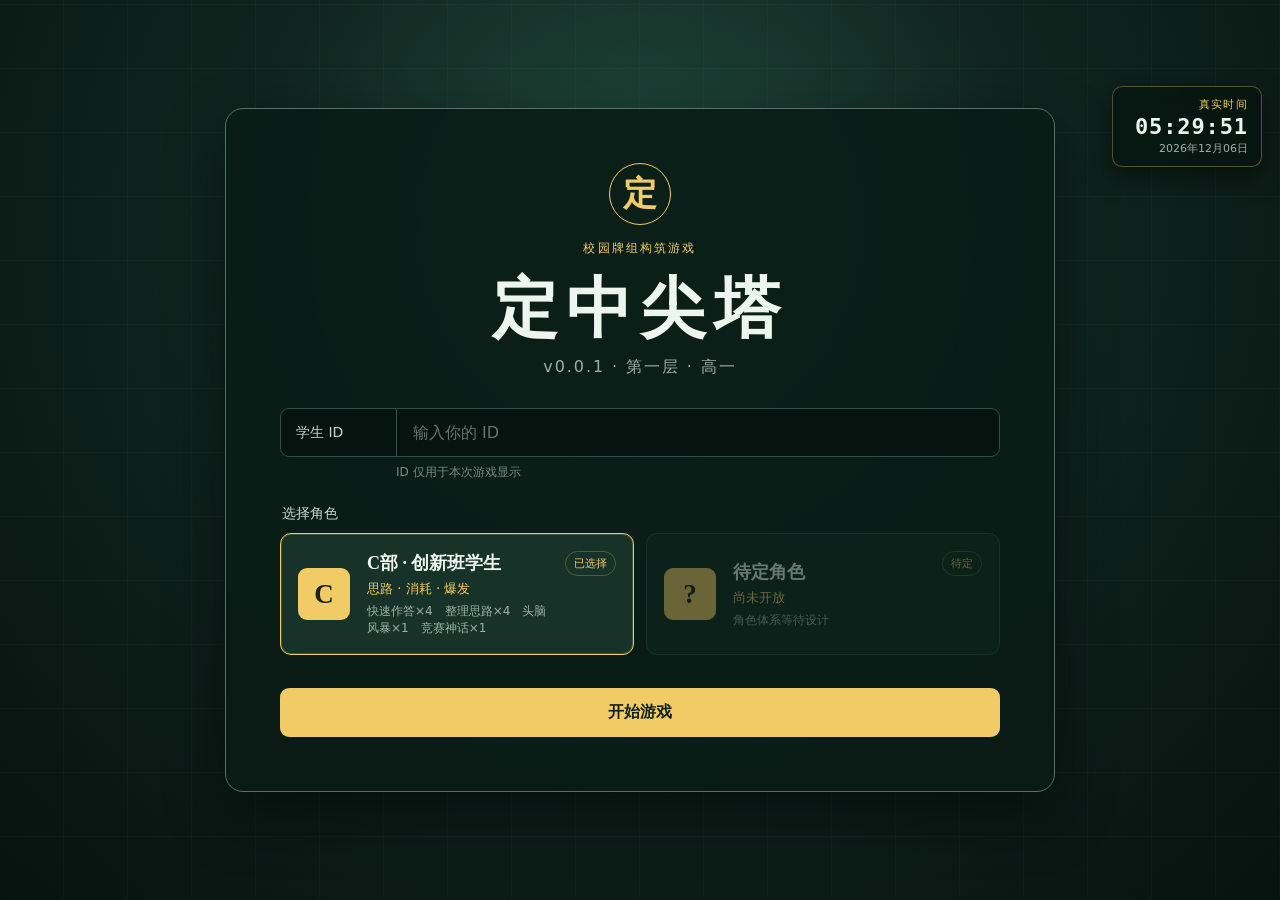
==== commit 0d57d0db: "Name standalone release v0.0.1" ====
--- a/index.html
+++ b/index.html
@@ -20,7 +20,7 @@
       <div class="seal" aria-hidden="true">定</div>
       <p class="eyebrow">校园牌组构筑游戏</p>
       <h1 id="gameTitle">定中尖塔</h1>
-      <p class="chapter">第一层 · 高一</p>
+      <p class="chapter">v0.0.1 · 第一层 · 高一</p>
       <form id="startForm" novalidate>
         <label class="id-field" for="playerId"><span>学生 ID</span><input id="playerId" name="playerId" maxlength="16" autocomplete="off" placeholder="输入你的 ID" aria-describedby="idHint"></label>
         <p id="idHint" class="field-hint">ID 仅用于本次游戏显示</p>
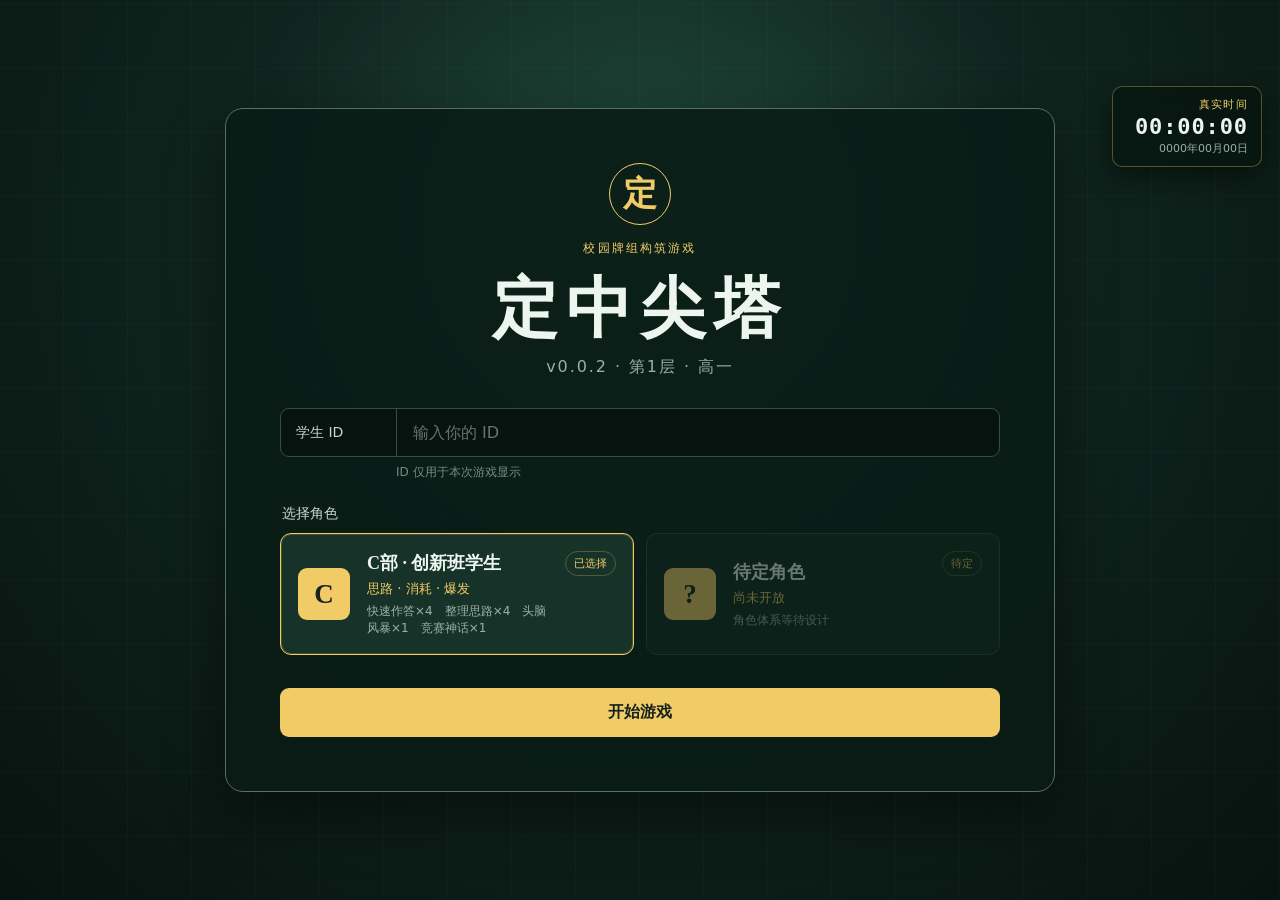
==== commit 0e505aeb: "Release v0.0.2: encounters, bosses, route and responsive UI" ====
--- a/index.html
+++ b/index.html
@@ -2,10 +2,10 @@
 <html lang="zh-CN">
 <head>
   <meta charset="utf-8">
-  <meta name="viewport" content="width=device-width, initial-scale=1">
+  <meta name="viewport" content="width=device-width, initial-scale=1, viewport-fit=cover">
   <meta name="theme-color" content="#10251f">
   <meta name="description" content="定州中学校园题材文字卡牌游戏地图原型">
-  <title>定中尖塔</title>
+  <title>定中尖塔 v0.0.2</title>
   <link rel="icon" type="image/svg+xml" href="data:image/svg+xml,%3Csvg xmlns='http://www.w3.org/2000/svg' viewBox='0 0 64 64'%3E%3Crect width='64' height='64' rx='13' fill='%23112620'/%3E%3Ctext x='32' y='44' text-anchor='middle' font-size='38' fill='%23f5d06f' font-family='serif'%3E定%3C/text%3E%3C/svg%3E">
   <link rel="stylesheet" href="./style.css">
 </head>
@@ -20,7 +20,7 @@
       <div class="seal" aria-hidden="true">定</div>
       <p class="eyebrow">校园牌组构筑游戏</p>
       <h1 id="gameTitle">定中尖塔</h1>
-      <p class="chapter">v0.0.1 · 第一层 · 高一</p>
+      <p class="chapter">v0.0.2 · 第1层 · 高一</p>
       <form id="startForm" novalidate>
         <label class="id-field" for="playerId"><span>学生 ID</span><input id="playerId" name="playerId" maxlength="16" autocomplete="off" placeholder="输入你的 ID" aria-describedby="idHint"></label>
         <p id="idHint" class="field-hint">ID 仅用于本次游戏显示</p>
@@ -73,7 +73,8 @@
         <button id="inspectRelics" class="deck-button relic-detail-button" type="button">查看圣遗物详情</button>
       </aside>
       <section class="map-panel panel" aria-labelledby="mapTitle">
-        <div class="map-heading"><div><p class="eyebrow">高一学年</p><h1 id="mapTitle">选择前进路线</h1></div><button id="rerollMap" class="text-button" type="button">重新生成</button></div>
+        <div class="map-heading"><div><p class="eyebrow">高一学年</p><h1 id="mapTitle">选择前进路线</h1><p id="bossPreview" class="boss-preview"></p></div></div>
+        <p class="map-tip">由下向上前进 · 金色线可走 · 浅绿色线已走<br>触摸未解锁节点或悬停查看相连路线；点击亮起节点进入。</p>
         <div id="mapViewport" class="map-viewport">
           <div id="mapCanvas" class="map-canvas" aria-label="随机生成的一层路线地图">
             <svg id="routeLines" class="route-lines" aria-hidden="true"></svg>
@@ -93,7 +94,7 @@
           <li><span class="node-sample sport">体</span><div><strong>操场</strong><small>体育节点</small></div></li>
           <li><span class="node-sample boss">期</span><div><strong>期末</strong><small>本层 Boss</small></div></li>
         </ul>
-        <div class="placeholder-note"><strong>当前版本</strong><p>上课、月考、宿舍、食堂、超市与操场节点可交互。期末内容等待设计。</p></div>
+        <div class="placeholder-note"><strong>当前版本</strong><p>上课与月考各有3种敌人。期末随机生成主课＋文科、主课＋理科或主课＋体育的1种 Boss。</p></div>
       </aside>
     </div>
   </main>
@@ -173,7 +174,7 @@
 
   <main id="battleScreen" class="battle-screen" hidden>
     <header class="topbar">
-      <div class="brand"><span class="brand-mark">定</span><div><strong>定中尖塔</strong><small>上课 · 战斗节点</small></div></div>
+      <div class="brand"><span class="brand-mark">定</span><div><strong>定中尖塔</strong><small id="battleNodeLabel">上课 · 战斗节点</small></div></div>
       <div class="route-title"><small id="battleEncounterTitle">随堂小测</small><strong id="battleTurn">第1回合</strong></div>
       <div class="battle-header-id">ID　<strong id="battlePlayerId"></strong></div>
     </header>
@@ -186,6 +187,7 @@
         <div class="status-bar"><i id="battleHpBar"></i></div>
         <div class="combat-values"><span>防御 <b id="battleBlock">0</b></span><span>思路增幅 <b id="nextAttackState">无</b></span><span>力量 <b id="battleStrength">0</b></span><span>敏捷 <b id="battleDexterity">0</b></span></div>
         <div id="powerList" class="power-list"><small>暂无天赋</small></div>
+        <div id="playerDebuffs" class="player-debuffs" aria-live="polite"></div>
       </aside>
 
       <section class="enemy-zone">
@@ -197,7 +199,7 @@
         <article id="quizEnemy" class="quiz-enemy">
           <p class="eyebrow">课堂挑战</p>
           <h1 id="quizTitle">随堂小测</h1>
-          <p>“请独立作答，答题过程计入成绩。”</p>
+          <p id="enemyDescription">请观察题型与敌人意图。</p>
           <div class="enemy-statuses"><span id="enemyThought" hidden>思路 <b>0</b></span><span id="enemyBlock" hidden>防御 <b>0</b></span></div>
           <div class="enemy-hp-row"><span>测验进度</span><div class="status-bar enemy"><i id="quizHpBar"></i></div><b id="quizHpText">52 / 52</b></div>
         </article>
@@ -208,7 +210,7 @@
       <aside class="combat-rules panel">
         <p class="eyebrow">战斗信息</p>
         <h2>意图始终可见</h2>
-        <p>随堂小测以攻击为主。根据下一步意图安排攻击与防御。</p>
+        <p>意图显示本回合攻击压力（已计入紧张，防御可抵挡）。减益在敌方行动后减少1回合，新施加的减益从下一玩家回合生效。</p>
         <dl>
           <div><dt>抽牌堆</dt><dd><button class="pile-view-button" data-pile="draw" type="button"><b id="battleDraw">10</b><small>查看</small></button></dd></div>
           <div><dt>弃牌堆</dt><dd><button class="pile-view-button" data-pile="discard" type="button"><b id="battleDiscard">0</b><small>查看</small></button></dd></div>
@@ -229,24 +231,26 @@
       <h1 id="rewardTitle">选择1张卡牌</h1>
       <p class="reward-copy">将选择的卡牌永久加入本次牌组。</p>
       <div id="rewardCards" class="reward-cards"></div>
+      <button id="skipCardReward" class="text-button reward-skip" type="button">跳过本次卡牌奖励</button>
       <div class="meal-reward"><span>本次获得饭卡价值</span><strong id="mealReward">0</strong></div>
     </section>
   </main>
 
   <main id="relicRewardScreen" class="reward-screen" hidden>
     <section class="reward-panel relic-reward-panel panel">
-      <p class="eyebrow">月考额外奖励</p>
+      <p class="eyebrow">考试额外奖励</p>
       <h1>获得1件圣遗物</h1>
       <div id="relicRewardCard" class="relic-reward-card"></div>
       <button id="claimRelic" class="primary-button" type="button">收下圣遗物</button>
+      <button id="skipRelicReward" class="text-button reward-skip" type="button">不拿圣遗物</button>
     </section>
   </main>
 
   <div id="finishModal" class="modal" hidden>
     <section class="modal-card" role="dialog" aria-modal="true" aria-labelledby="finishTitle">
       <p class="eyebrow">第一层路线完成</p><h2 id="finishTitle">抵达期末节点</h2>
-      <p>Boss 内容尚未设计，本次地图演示到此结束。</p>
-      <button id="restartMap" class="primary-button" type="button">生成新路线</button>
+      <p id="finishSummary">你完成了本层期末考试。</p>
+      <button id="restartMap" class="primary-button" type="button">返回主界面</button>
     </section>
   </div>
 
@@ -307,7 +311,7 @@
   <div id="defeatModal" class="modal" hidden>
     <section class="modal-card" role="dialog" aria-modal="true" aria-labelledby="defeatTitle">
       <p class="eyebrow">专注耗尽</p><h2 id="defeatTitle">需要重新作答</h2>
-      <p>调整打防顺序，再挑战随堂小测。</p>
+      <p>调整打防顺序，重新挑战当前敌人。</p>
       <button id="retryBattle" class="primary-button" type="button">重新挑战</button>
     </section>
   </div>
--- a/style.css
+++ b/style.css
@@ -36,3 +36,106 @@
 .map-node.exam.available{background:#704028;border-color:#ffb266;box-shadow:0 0 0 5px #ff9b3d18,0 0 28px #ff8a3055}.node-sample.exam{background:#704028;border-color:#d99055}.run-relics{display:flex;flex-wrap:wrap;gap:6px;margin-top:12px;padding-top:12px;border-top:1px solid var(--line)}.run-relics span{border:1px solid #d1aa5766;border-radius:99px;padding:5px 8px;color:#f0d28a;font-size:11px}.run-relics small{color:var(--muted)}.relic-reward-panel{max-width:560px}.relic-reward-card{margin:28px auto;width:min(380px,100%);padding:28px;border:1px solid #d1aa57;border-radius:13px;background:linear-gradient(145deg,#3e3019,#17140d);text-align:left}.relic-reward-card h2{font:700 27px serif;margin:8px 0}.relic-reward-card p{color:#d9c89d;line-height:1.7}.relic-reward-card small{color:var(--gold)}.shop-item.relic-item{border-color:#b69248;background:linear-gradient(145deg,#3b301c,#18150e)}.shop-item.colorless-card{border-color:#9a9a9a;background:linear-gradient(145deg,#424242,#202020)}.battle-card.colorless-card{background:linear-gradient(150deg,#ececec,#bdbdbd);border-color:#777}
 .relic-detail-button{margin-top:9px}.pile-view-button{width:100%;display:flex;align-items:end;justify-content:space-between;gap:5px;padding:0;border:0;background:transparent;color:var(--gold);cursor:pointer;text-align:left}.pile-view-button b{font:700 18px serif}.pile-view-button small{color:var(--muted);font-size:9px}.pile-view-button:hover small{color:var(--gold)}.collection-card{width:min(1040px,calc(100% - 32px));max-height:88vh;text-align:left;padding:26px}.collection-head{display:flex;align-items:center;justify-content:space-between;gap:20px;border-bottom:1px solid var(--line);padding-bottom:15px}.collection-head h2{margin:5px 0 0;text-align:left;font-size:27px}.collection-card>p{margin:14px 0 0;color:var(--muted);font-size:13px}.collection-grid{display:grid;grid-template-columns:repeat(5,minmax(130px,1fr));gap:13px;max-height:62vh;overflow:auto;padding:18px 8px}.collection-grid .battle-card{width:100%;min-width:0;min-height:205px;cursor:default;filter:none}.collection-grid .battle-card:hover{transform:none;outline:0}.collection-empty{grid-column:1/-1;text-align:center;color:var(--muted);padding:32px}.relic-detail-grid{grid-template-columns:repeat(3,1fr)}.relic-detail-item{min-height:150px;padding:20px;border:1px solid #b69248;border-radius:11px;background:linear-gradient(145deg,#3b301c,#18150e)}.relic-detail-item small{color:var(--gold)}.relic-detail-item h3{font:700 20px serif;margin:8px 0}.relic-detail-item p{color:#d9c89d;font-size:13px;line-height:1.65;margin:0}
 @media(max-width:760px){.collection-grid{grid-template-columns:1fr 1fr;gap:9px}.relic-detail-grid{grid-template-columns:1fr}.collection-card{padding:18px 13px}.collection-head h2{font-size:21px}}
+
+.boss-preview{font-size:13px;color:var(--gold);margin:8px 0 0}
+.player-debuffs{display:grid;gap:6px;margin-top:10px;grid-column:1/-1}
+.player-debuffs:empty{display:none}
+.player-debuffs span{background:#482823;border:1px solid #a7675d;border-radius:6px;padding:7px;color:#ffcdc3;font-size:12px;line-height:1.5}
+.reward-skip{display:block;margin:16px auto;min-height:44px}
+#enemyDescription{line-height:1.6;font-size:14px}
+@media(min-width:761px){
+  .battle-screen{height:100vh;height:100dvh;min-height:0;display:grid;grid-template-rows:74px minmax(0,1fr) auto;overflow:hidden}
+  .battle-screen .battle-board{min-height:0;overflow:auto;align-items:start;padding:22px 20px;grid-template-columns:minmax(160px,210px) minmax(280px,600px) minmax(150px,210px);gap:16px}
+  .battle-screen .combat-rules{display:block}
+  .battle-screen .battle-desk{position:relative;bottom:auto;z-index:12;min-height:230px;max-height:45dvh;padding:10px 20px 14px;grid-template-columns:80px minmax(0,1fr) 120px;overflow:auto;box-shadow:0 -12px 35px #0006}
+  .battle-screen .battle-hand{justify-content:flex-start;padding:18px 10px 8px;min-width:0;align-items:stretch;scroll-padding:12px}
+  .battle-screen .battle-card{flex:0 0 144px;min-height:195px}
+  .battle-screen .battle-card .card-text{font-size:13px}
+  .battle-screen .quiz-enemy{padding:18px}
+  .battle-screen .quiz-enemy h1{font-size:32px}
+  .battle-screen .game-clock{pointer-events:none}
+}
+/* Route geometry uses the same independent X/Y scaling as the node layer. */
+.route-line{stroke:#668b7d;stroke-width:2.5;stroke-dasharray:none;opacity:.7;stroke-linecap:round}
+.route-line.available{stroke:#ffda77;stroke-width:4;opacity:1}
+.route-line.visited{stroke:#91c6b0;stroke-width:3;opacity:.9}
+.route-arrow{fill:none;stroke:#90b5a5;stroke-width:2;vector-effect:non-scaling-stroke;pointer-events:none}
+.route-arrow.available{stroke:#ffda77;stroke-width:3}
+.route-arrow.visited{stroke:#91c6b0}
+.map-node small{background:#091914ed;border:1px solid #426458;border-radius:5px;padding:3px 2px;color:#cfdfd7;white-space:nowrap;pointer-events:none}
+.map-node.available small{color:#ffda77;border-color:#b69849}
+.map-node.locked{cursor:pointer}
+.map-node.current small{color:#ffda77}
+.route-inspecting .route-line,.route-inspecting .route-arrow{opacity:.13}
+.route-inspecting .map-node:not(.route-focused){opacity:.35}
+.route-inspecting .route-line.route-focused,.route-inspecting .route-arrow.route-focused{stroke:#fff0b6;opacity:1;stroke-width:4}
+.map-node.route-focused{outline:2px solid #fff0b6;outline-offset:4px}
+/* 手机竖屏：把主要操作压进拇指可达区域，并保留所有战斗信息入口。 */
+@media (orientation:portrait) and (max-width:760px){
+  html{min-width:320px;overflow-x:hidden}
+  body{min-width:320px;overflow-x:hidden;padding-bottom:env(safe-area-inset-bottom)}
+  button{min-height:44px;touch-action:manipulation}
+  .start-screen,.map-screen,.node-screen,.battle-screen,.reward-screen{min-height:100dvh}
+  .start-screen{display:block;padding:max(18px,env(safe-area-inset-top)) 12px max(18px,env(safe-area-inset-bottom));overflow:auto}
+  .start-card{width:calc(100vw - 24px);max-width:calc(100vw - 24px);margin:0 auto;padding:22px 15px;border-radius:14px}
+  .seal{width:52px;height:52px;font-size:29px;margin-bottom:8px}
+  .start-card>h1{font-size:36px;margin-top:4px}
+  .chapter{margin-bottom:19px;font-size:13px}
+  .id-field{grid-template-columns:72px 1fr;padding-left:9px}
+  .id-field input{min-width:0;padding:13px 11px;font-size:16px}
+  .field-hint{margin:6px 0 17px 84px}
+  .role-card{grid-template-columns:42px minmax(0,1fr);min-height:88px;padding:12px;gap:10px;overflow:hidden}
+  .role-card .chosen{display:none}
+  .role-copy{min-width:0;max-width:100%}.role-copy strong{font-size:16px}.role-copy em{display:block;max-width:100%;font-size:12px;line-height:1.45;white-space:normal;overflow-wrap:anywhere;word-break:break-all}
+
+  .topbar{height:58px;padding:env(safe-area-inset-top) 10px 0;grid-template-columns:1fr auto}
+  .brand{gap:7px}.brand-mark{width:34px;height:34px;font-size:20px}.brand strong{font-size:15px}.brand small{display:none}
+  .topbar>.text-button{min-height:38px;padding:7px 10px;font-size:12px}
+  .game-clock{top:4px;left:50%;right:auto;transform:translateX(-50%);width:90px;padding:5px;border:0;background:transparent;box-shadow:none;text-align:center;z-index:22}
+  .game-clock span,.game-clock small{display:none}.game-clock strong{font-size:15px;color:var(--gold)}
+
+  .map-layout{display:flex;flex-direction:column;gap:8px;padding:8px}
+  .profile-panel{position:static;width:100%;display:grid;grid-template-columns:1fr 1fr;gap:7px;padding:11px}
+  .profile-head{min-width:0}.profile-head strong{max-width:115px;white-space:nowrap;overflow:hidden;text-overflow:ellipsis}
+  .profile-panel h2,.deck-note,.run-relics{display:none}
+  .profile-panel .status-line{align-self:end;margin:0}.profile-panel>.status-bar{grid-column:2}
+  .run-stats{grid-column:1/-1;grid-template-columns:repeat(4,1fr);gap:5px;margin:2px 0}
+  .run-stats div{padding:7px 4px;text-align:center}.run-stats dt{font-size:10px}.run-stats dd{font-size:15px;margin-top:2px}
+  .profile-panel .deck-button{margin:0;padding:8px 5px;min-height:40px;font-size:12px}
+  .map-panel{width:100%}.map-heading{min-height:62px;padding:10px 12px}.map-heading h1{font-size:19px}.map-heading .text-button{min-height:38px;padding:7px 9px}
+  .map-viewport{height:calc(100dvh - 300px);min-height:380px;overscroll-behavior:contain}
+  .map-canvas{min-width:340px}.map-node{width:48px;height:48px}.map-node small{top:51px;font-size:10px}.map-node.boss{width:58px;height:58px}.map-node.boss small{top:63px}
+  .map-tip{padding:9px 12px;font-size:11px}
+
+  .node-stage,.shop-stage,.sport-stage{width:calc(100% - 20px);padding:25px 0 34px}
+  .node-intro{margin-bottom:18px}.node-intro h1,.shop-heading h1{font-size:29px}.node-intro>p:last-child{font-size:13px}
+  .choice-grid,.sport-choice-grid{grid-template-columns:1fr;gap:12px}
+  .choice-card,.sport-choice{min-height:auto;padding:23px 19px}.choice-card .choice-mark{width:54px;height:54px;font-size:27px;margin-bottom:15px}.choice-card h2{font-size:25px;margin:7px 0 12px}.choice-card p:not(.eyebrow){min-height:0;font-size:14px}.choice-card .primary-button{margin-top:18px}
+  .shop-heading{align-items:flex-start}.shop-heading>p{display:none}.shop-section{margin-top:22px}.card-goods,.compact-goods{grid-template-columns:1fr}.shop-item,.card-goods .shop-item{min-height:auto}.binge-panel{margin-top:22px;padding:18px;align-items:stretch;flex-direction:column}.binge-panel .primary-button{width:100%;min-width:0}
+  .event-stage{min-height:calc(100dvh - 58px);padding:12px}.event-card{padding:28px 18px}.event-card h1{font-size:28px}.event-card>p:not(.eyebrow){font-size:14px}
+
+  .battle-board{display:block;min-height:auto;padding:8px 8px 0}
+  .combatant-panel{display:grid;grid-template-columns:auto 1fr;gap:6px;margin-bottom:7px;padding:9px 11px}
+  .combatant-panel .eyebrow,.combatant-panel h2{display:none}.combatant-panel .status-line{align-self:end;margin:0}.combatant-panel .status-bar{grid-column:2}.combat-values{grid-column:1/-1;margin-top:0;gap:5px}.combat-values span{padding:6px;font-size:11px}.combat-values b{display:inline;margin:0 0 0 5px;font-size:15px}.power-list{grid-column:1/-1;min-height:0;margin:0}
+  .intent-card{min-width:0;width:100%;margin-bottom:7px;padding:7px 10px}.intent-card strong{font-size:15px}.intent-card p{font-size:12px}
+  .quiz-enemy{padding:13px 15px}.quiz-enemy h1{font-size:27px;margin:5px 0}.quiz-enemy>p:not(.eyebrow){font-size:12px;margin:5px}.enemy-statuses{margin:7px 0;min-height:26px}.enemy-hp-row{gap:6px}
+  .battle-log{height:auto;min-height:18px;margin:7px 0;font-size:11px}
+  .combat-rules{display:block!important;margin-top:7px;padding:7px;background:#091914ed}
+  .combat-rules>.eyebrow,.combat-rules>h2,.combat-rules>p{display:none}.combat-rules dl{grid-template-columns:repeat(3,1fr);gap:5px;margin:0}.combat-rules dl div{padding:6px}.combat-rules dt{font-size:10px}.combat-rules dd{margin-top:2px}.pile-view-button{min-height:30px}.pile-view-button b{font-size:16px}.pile-view-button small{font-size:10px}
+  .battle-desk{position:sticky;bottom:0;z-index:12;grid-template-columns:58px 1fr 86px;grid-template-rows:auto auto;gap:6px;min-height:0;padding:7px 8px max(8px,env(safe-area-inset-bottom));align-items:center;box-shadow:0 -10px 30px #0009}
+  .energy-orb{grid-column:1;grid-row:1;align-self:center}.energy-orb strong{width:48px;height:48px;font-size:22px}.energy-orb small{display:none}
+  .end-turn{grid-column:3;grid-row:1;width:86px;justify-self:end;padding:9px 6px}.end-turn strong{font-size:13px}.end-turn span{display:none}
+  .battle-hand{grid-column:1/-1;grid-row:2;justify-content:flex-start;gap:7px;padding:8px 3px 4px;scroll-snap-type:x proximity;overscroll-behavior-x:contain}
+  .battle-hand .battle-card{scroll-snap-align:center;width:112px;min-width:112px;min-height:158px;padding:12px 9px 8px}.battle-card .card-meta{margin-bottom:11px}.battle-card h3{font-size:15px;margin-bottom:8px}.battle-card .card-text{font-size:11px;line-height:1.4}
+
+  .reward-screen{display:block;padding:12px}.reward-panel{padding:22px 13px}.reward-panel h1{font-size:28px}.reward-cards{grid-template-columns:1fr;gap:12px;margin:18px 0;max-height:none;overflow:visible}.reward-option{grid-template-columns:1fr auto;gap:8px}.reward-option .battle-card{min-height:170px}.reward-option button:last-child{width:92px;padding:9px}
+  .modal{align-items:end;padding-top:env(safe-area-inset-top)}.modal-card,.selection-card,.deck-view-card,.collection-card{width:100%;max-height:90dvh;margin:0;padding:19px 13px max(18px,env(safe-area-inset-bottom));border-left:0;border-right:0;border-bottom:0;border-radius:16px 16px 0 0;overflow:auto}
+  .deck-view-head,.collection-head{position:sticky;top:-19px;z-index:2;background:#112820;padding:12px 0}.deck-view-tools{padding:11px 0}.deck-view-grid,.collection-grid{grid-template-columns:1fr 1fr;gap:8px;max-height:none;padding:8px 2px}.deck-view-grid .battle-card,.collection-grid .battle-card{min-height:174px}.relic-detail-grid{grid-template-columns:1fr}.selection-cards{padding:10px 2px}.selection-cards .battle-card{min-width:116px}.selection-actions{position:sticky;bottom:0;background:#112820;padding-top:8px}
+}
+
+@media (orientation:portrait) and (max-width:380px){
+  .run-stats{grid-template-columns:repeat(3,1fr)}
+  .map-viewport{height:calc(100dvh - 335px);min-height:345px}
+  .deck-view-grid,.collection-grid{grid-template-columns:1fr 1fr}
+  .deck-view-grid .battle-card,.collection-grid .battle-card{min-height:164px;padding:11px 8px}
+}
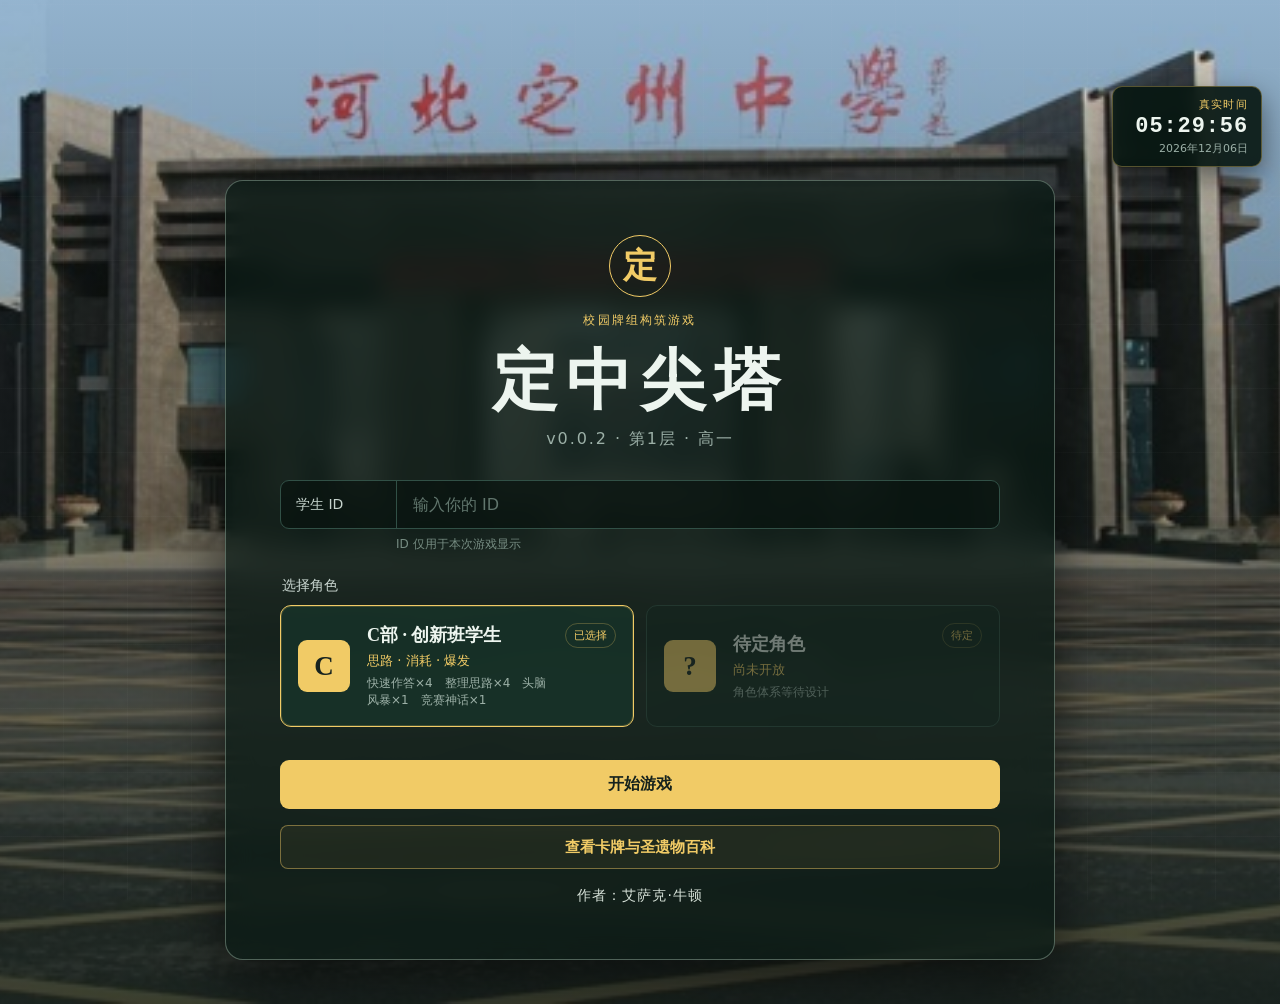
==== commit 41fdef5d: "Add author credit and sync local game updates" ====
--- a/index.html
+++ b/index.html
@@ -43,6 +43,8 @@
         <p class="form-error" id="formError" aria-live="polite"></p>
         <button class="primary-button" type="submit">开始游戏</button>
       </form>
+      <button id="openEncyclopedia" class="deck-button encyclopedia-entry" type="button">查看卡牌与圣遗物百科</button>
+      <p class="author-credit">作者：艾萨克·牛顿</p>
     </section>
   </main>
 
@@ -140,18 +142,18 @@
 
   <main id="eventScreen" class="node-screen event-screen" hidden>
     <header class="topbar">
-      <div class="brand"><span class="brand-mark">定</span><div><strong>定中尖塔</strong><small>超市 · 随机节点</small></div></div>
+      <div class="brand"><span class="brand-mark">定</span><div><strong>定中尖塔</strong><small>校园偶遇 · 随机节点</small></div></div>
       <div class="route-title"><small>偶遇</small><strong>随机事件</strong></div>
       <div class="battle-header-id">ID　<strong id="eventPlayerId"></strong></div>
     </header>
     <section class="node-stage event-stage">
       <article class="event-card panel">
         <span class="event-mark">?</span>
-        <p class="eyebrow">超市随机事件</p>
-        <h1 id="eventTitle">未命名事件 01</h1>
-        <p>事件内容与选项等待后续设计。</p>
-        <small>每次进入超市都会重新抽取1个事件槽位。</small>
-        <button id="leaveEvent" class="primary-button" type="button">继续前进</button>
+        <p class="eyebrow">校园偶遇</p>
+        <h1 id="eventTitle">随机事件</h1>
+        <p id="eventDescription"></p>
+        <small id="eventBalance"></small>
+        <div id="eventChoices" class="event-choices"></div>
       </article>
     </section>
   </main>
@@ -288,6 +290,32 @@
     </section>
   </div>
 
+  <div id="encyclopediaModal" class="modal" hidden>
+    <section class="modal-card encyclopedia-card" role="dialog" aria-modal="true" aria-labelledby="encyclopediaTitle">
+      <div class="deck-view-head">
+        <div><p class="eyebrow">游戏百科</p><h2 id="encyclopediaTitle">卡牌与圣遗物</h2></div>
+        <button id="closeEncyclopedia" class="text-button" type="button">关闭</button>
+      </div>
+      <div class="encyclopedia-tabs" role="tablist" aria-label="百科分类">
+        <button id="encyclopediaCardsTab" type="button" role="tab" aria-selected="true" aria-controls="encyclopediaCardsPanel">卡牌</button>
+        <button id="encyclopediaRelicsTab" type="button" role="tab" aria-selected="false" aria-controls="encyclopediaRelicsPanel">圣遗物</button>
+      </div>
+      <section id="encyclopediaCardsPanel" role="tabpanel" aria-labelledby="encyclopediaCardsTab">
+        <div class="encyclopedia-tools">
+          <label for="encyclopediaCardFilter">查看卡牌</label>
+          <select id="encyclopediaCardFilter"><option value="all">全部</option><option value="class">C部</option><option value="colorless">无色</option><option value="curse">厄运</option></select>
+          <button id="encyclopediaUpgrade" class="preview-toggle" type="button" aria-pressed="false">显示升级后效果</button>
+        </div>
+        <p id="encyclopediaCardCount" class="encyclopedia-count"></p>
+        <div id="encyclopediaCards" class="encyclopedia-grid"></div>
+      </section>
+      <section id="encyclopediaRelicsPanel" role="tabpanel" aria-labelledby="encyclopediaRelicsTab" hidden>
+        <p id="encyclopediaRelicCount" class="encyclopedia-count"></p>
+        <div id="encyclopediaRelics" class="encyclopedia-relic-grid"></div>
+      </section>
+    </section>
+  </div>
+
   <div id="utilityChoiceModal" class="modal" hidden>
     <section class="modal-card selection-card" role="dialog" aria-modal="true" aria-labelledby="utilityChoiceTitle">
       <p class="eyebrow">卡牌选择</p>
@@ -309,12 +337,12 @@
   </div>
 
   <div id="defeatModal" class="modal" hidden>
-    <section class="modal-card" role="dialog" aria-modal="true" aria-labelledby="defeatTitle">
-      <p class="eyebrow">专注耗尽</p><h2 id="defeatTitle">需要重新作答</h2>
-      <p>调整打防顺序，重新挑战当前敌人。</p>
-      <button id="retryBattle" class="primary-button" type="button">重新挑战</button>
-    </section>
-  </div>
+    <section class="modal-card" role="alertdialog" aria-modal="true" aria-labelledby="defeatTitle">
+      <p class="eyebrow">战斗失败</p><h2 id="defeatTitle">定州中学吞噬了你......</h2>
+      <button id="returnAfterDefeat" class="primary-button" type="button">返回主界面</button>
+    </section>
+  </div>
+  <div id="statusTooltip" class="status-tooltip" role="tooltip" hidden><strong id="statusTooltipTitle"></strong><p id="statusTooltipText"></p></div>
   <script src="./app.js"></script>
 </body>
 </html>
--- a/style.css
+++ b/style.css
@@ -1,6 +1,7 @@
 :root{--ink:#edf5ef;--muted:#9cb0a7;--deep:#07130f;--green:#10251f;--line:#315046;--gold:#f1cb66;--shadow:0 22px 60px #0007}
+.status-help{cursor:help;touch-action:manipulation}.status-help:focus-visible{outline:2px solid var(--gold);outline-offset:3px}.status-tooltip{position:fixed;z-index:100;width:300px;max-width:calc(100vw - 16px);max-height:calc(100dvh - 16px);padding:14px 16px;border:1px solid var(--gold);border-radius:10px;background:#0a1c17fa;color:var(--ink);box-shadow:0 10px 35px #000b;pointer-events:none;overflow:hidden}.status-tooltip strong{color:var(--gold);font-size:16px}.status-tooltip p{margin:8px 0 0;font-size:14px;line-height:1.7}.player-debuffs .status-help{justify-self:start}
 *{box-sizing:border-box}html,body{margin:0;min-height:100%;background:var(--deep);color:var(--ink);font-family:"Microsoft YaHei","PingFang SC",system-ui,sans-serif}button,input{font:inherit}button{color:inherit}.start-screen,.map-screen,.node-screen{min-height:100vh;background:radial-gradient(circle at 50% 25%,#214b3d 0,#10251f 42%,#07130f 100%);position:relative}.start-screen:before,.map-screen:before,.node-screen:before{content:"";position:fixed;inset:0;pointer-events:none;opacity:.045;background:repeating-linear-gradient(90deg,transparent 0 63px,#fff 64px),repeating-linear-gradient(0deg,transparent 0 63px,#fff 64px)}
-.start-screen{display:grid;place-items:center;padding:34px 18px}.start-card{width:min(830px,100%);border:1px solid #557166;background:#0a1c17e8;border-radius:18px;padding:clamp(28px,5vw,54px);box-shadow:var(--shadow);position:relative}.seal{width:62px;height:62px;margin:0 auto 15px;display:grid;place-items:center;border:1px solid var(--gold);border-radius:50%;font:700 34px serif;color:var(--gold)}.eyebrow{margin:0;color:var(--gold);font-size:12px;letter-spacing:.18em}.start-card>.eyebrow,.start-card>h1,.chapter{text-align:center}.start-card>h1{font:700 clamp(38px,7vw,66px) serif;letter-spacing:.12em;margin:7px 0 3px}.chapter{color:var(--muted);margin:0 0 30px;letter-spacing:.12em}
+.start-screen{display:grid;place-items:start center;padding:clamp(145px,20vh,200px) 18px 44px;background-color:#07130f;background-image:linear-gradient(180deg,#07130f24 0%,#07130f66 42%,#07130fc7 100%),url("./assets/dingzhou-gate.png");background-position:center,center bottom;background-size:cover,auto 120%;background-repeat:no-repeat}.start-card{width:min(830px,100%);border:1px solid #9bb3a477;background:#091914b8;backdrop-filter:blur(14px) saturate(.8);-webkit-backdrop-filter:blur(14px) saturate(.8);border-radius:18px;padding:clamp(28px,5vw,54px);box-shadow:0 22px 60px #0009;position:relative}.seal{width:62px;height:62px;margin:0 auto 15px;display:grid;place-items:center;border:1px solid var(--gold);border-radius:50%;font:700 34px serif;color:var(--gold)}.eyebrow{margin:0;color:var(--gold);font-size:12px;letter-spacing:.18em}.start-card>.eyebrow,.start-card>h1,.chapter{text-align:center}.start-card>h1{font:700 clamp(38px,7vw,66px) serif;letter-spacing:.12em;margin:7px 0 3px}.chapter{color:var(--muted);margin:0 0 30px;letter-spacing:.12em}
 .id-field{display:grid;grid-template-columns:100px 1fr;align-items:center;border:1px solid var(--line);border-radius:9px;background:#07130f;padding:0 15px}.id-field span{color:#c6d4cd;font-size:14px}.id-field input{width:100%;border:0;border-left:1px solid var(--line);background:transparent;color:#fff;padding:14px 16px;outline:none;font-size:16px}.id-field:focus-within{border-color:var(--gold)}.id-field input::placeholder{color:#61766d}.field-hint{margin:7px 0 24px 116px;color:#768c82;font-size:12px}fieldset{margin:0;padding:0;border:0}legend{font-size:14px;color:#cbd8d2;margin-bottom:10px}.role-grid{display:grid;grid-template-columns:1fr 1fr;gap:12px}.role-card{position:relative;display:grid;grid-template-columns:56px 1fr auto;align-items:center;gap:13px;min-height:112px;padding:17px;border:1px solid var(--line);border-radius:11px;background:#112920;cursor:pointer}.role-card input{position:absolute;opacity:0}.role-card.selected{border-color:var(--gold);box-shadow:inset 0 0 0 1px #f1cb6633;background:#173329}.role-card.locked{opacity:.42;cursor:not-allowed}.role-letter{display:grid;place-items:center;width:52px;height:52px;border-radius:9px;background:var(--gold);color:#17231f;font:800 27px serif}.role-copy{display:grid;gap:5px}.role-copy strong{font-family:serif;font-size:18px}.role-copy small{color:var(--gold)}.role-copy em{font-style:normal;color:var(--muted);font-size:12px}.chosen{align-self:start;font-size:11px;color:var(--gold);border:1px solid #f1cb6644;border-radius:99px;padding:4px 8px}.form-error{height:20px;margin:10px 0 3px;text-align:center;color:#e48b80;font-size:13px}.primary-button{display:block;width:100%;border:0;border-radius:9px;background:var(--gold);color:#16231d;padding:14px 22px;font-weight:800;cursor:pointer}.primary-button:hover{filter:brightness(1.08);transform:translateY(-1px)}
 .topbar{height:74px;display:grid;grid-template-columns:1fr auto 1fr;align-items:center;padding:0 clamp(16px,3vw,46px);border-bottom:1px solid #ffffff18;background:#071611dd;backdrop-filter:blur(9px);position:sticky;top:0;z-index:20}.brand{display:flex;align-items:center;gap:11px}.brand-mark{display:grid;place-items:center;width:40px;height:40px;border:1px solid var(--gold);border-radius:50%;color:var(--gold);font:700 23px serif}.brand div{display:grid}.brand strong{font:700 17px serif;letter-spacing:.1em}.brand small{color:var(--muted);margin-top:3px}.route-title{text-align:center;display:grid;gap:2px}.route-title small{color:var(--gold);font-size:11px;letter-spacing:.16em}.route-title strong{font:700 17px serif}.text-button{justify-self:end;background:transparent;border:1px solid var(--line);border-radius:7px;padding:8px 12px;cursor:pointer}.text-button:hover{border-color:var(--gold);color:var(--gold)}
 .map-layout{display:grid;grid-template-columns:230px minmax(420px,760px) 230px;gap:18px;justify-content:center;align-items:start;padding:22px clamp(14px,3vw,42px) 30px;position:relative}.panel{border:1px solid var(--line);background:#0a1b16d9;border-radius:13px;box-shadow:var(--shadow)}.profile-panel,.legend-panel{padding:20px;position:sticky;top:96px}.profile-head{display:flex;align-items:center;gap:10px}.role-letter.small{width:42px;height:42px;font-size:22px}.profile-head div{display:grid}.profile-head small{color:var(--muted);font-size:11px}.profile-head strong{margin-top:2px;overflow-wrap:anywhere}.profile-panel h2,.legend-panel h2{font:700 20px serif;margin:18px 0}.status-line{display:flex;justify-content:space-between;font-size:13px;margin-bottom:7px}.status-bar{height:7px;border-radius:99px;background:#0008;overflow:hidden}.status-bar i{display:block;width:100%;height:100%;background:#65ad87}.run-stats{display:grid;grid-template-columns:1fr 1fr;gap:8px;margin:18px 0}.run-stats div{border:1px solid var(--line);border-radius:7px;padding:10px}.run-stats dt{font-size:11px;color:var(--muted)}.run-stats dd{margin:4px 0 0;color:var(--gold);font:700 18px serif}.deck-note{display:grid;gap:5px;border-top:1px solid var(--line);padding-top:15px;font-size:13px}.deck-note small{color:var(--muted);margin-bottom:3px}
@@ -139,3 +140,14 @@
   .deck-view-grid,.collection-grid{grid-template-columns:1fr 1fr}
   .deck-view-grid .battle-card,.collection-grid .battle-card{min-height:164px;padding:11px 8px}
 }
+.battle-card.curse{background:linear-gradient(150deg,#eadce9,#a891a5);border-color:#67455f;color:#2b1b2c}.battle-card.curse .card-cost{background:#53314d;border-color:#95718b}.battle-card.curse:disabled{filter:none;opacity:.88}.rarity-curse{color:#813e69}
+.event-choices{display:grid;gap:10px;margin-top:20px}.event-option{width:100%;padding:15px 17px;border:1px solid #769580;border-radius:9px;background:#17362b;color:var(--ink);text-align:left;cursor:pointer}.event-option strong,.event-option span{display:block}.event-option strong{font-size:16px}.event-option span{margin-top:5px;color:var(--muted);font-size:14px;line-height:1.5}.event-option:hover:not(:disabled),.event-option:focus-visible{border-color:var(--gold);background:#204837}.event-option:disabled{opacity:.4;cursor:not-allowed}
+.encyclopedia-entry{margin-top:16px;min-height:44px;font-size:15px}.encyclopedia-card{width:min(1100px,calc(100% - 32px));max-height:88dvh;overflow:auto;text-align:left;padding:26px}.encyclopedia-tabs{display:flex;gap:8px;margin:18px 0}.encyclopedia-tabs button{min-width:110px;padding:10px 18px;border:1px solid var(--line);border-radius:8px;background:#17362b;color:var(--ink);cursor:pointer;font-size:15px}.encyclopedia-tabs button[aria-selected="true"]{border-color:var(--gold);color:var(--gold);background:#293a26}.encyclopedia-tools{display:flex;align-items:center;gap:12px;flex-wrap:wrap}.encyclopedia-tools label{font-size:14px;color:var(--muted)}.encyclopedia-tools select{min-height:42px;padding:8px 12px;border:1px solid #769580;border-radius:8px;background:#17362b;color:var(--ink);font-size:14px}.encyclopedia-tools .preview-toggle{margin-left:auto;min-height:42px}.encyclopedia-count{margin:14px 0 4px;color:var(--muted);font-size:14px}.encyclopedia-grid{display:grid;grid-template-columns:repeat(5,minmax(145px,1fr));gap:14px;padding:10px 4px 18px}.encyclopedia-grid .battle-card{width:100%;min-width:0;min-height:205px;cursor:default}.encyclopedia-grid .battle-card:hover{transform:none;outline:0}.encyclopedia-relic-grid{display:grid;grid-template-columns:repeat(3,minmax(0,1fr));gap:14px;padding:10px 4px 18px}
+.battle-screen.damage-shake{animation:damageShake .32s ease-out}
+@keyframes damageShake{0%,100%{transform:translate3d(0,0,0)}15%{transform:translate3d(var(--shake-left),var(--shake-up),0)}30%{transform:translate3d(var(--shake-right),0,0)}45%{transform:translate3d(var(--shake-left),var(--shake-down),0)}60%{transform:translate3d(var(--shake-right),var(--shake-up),0)}75%{transform:translate3d(var(--shake-left),0,0)}}
+@media(prefers-reduced-motion:reduce){.battle-screen.damage-shake{animation:none}}
+@media(max-width:900px){.encyclopedia-grid{grid-template-columns:repeat(3,minmax(0,1fr))}.encyclopedia-relic-grid{grid-template-columns:repeat(2,minmax(0,1fr))}}
+@media(max-width:600px){.encyclopedia-card{width:100%;max-height:90dvh;padding:19px 13px max(18px,env(safe-area-inset-bottom));border-left:0;border-right:0;border-bottom:0;border-radius:16px 16px 0 0}.encyclopedia-grid,.encyclopedia-relic-grid{grid-template-columns:repeat(2,minmax(0,1fr));gap:9px}.encyclopedia-grid .battle-card{min-height:180px;padding:12px 9px}.encyclopedia-tools .preview-toggle{margin-left:0}.encyclopedia-tabs button{flex:1}}
+.start-card .id-field{background:#07130fb8}.start-card .role-card{background:#112920b8}.start-card .role-card.selected{background:#173329c9}
+.author-credit{margin:18px 0 0;text-align:center;color:#d7e2d9;font-size:14px;letter-spacing:.08em}
+@media(max-width:760px){.start-screen{padding-top:max(230px,28dvh,env(safe-area-inset-top));background-position:center,center top;background-size:cover,auto 70%}}
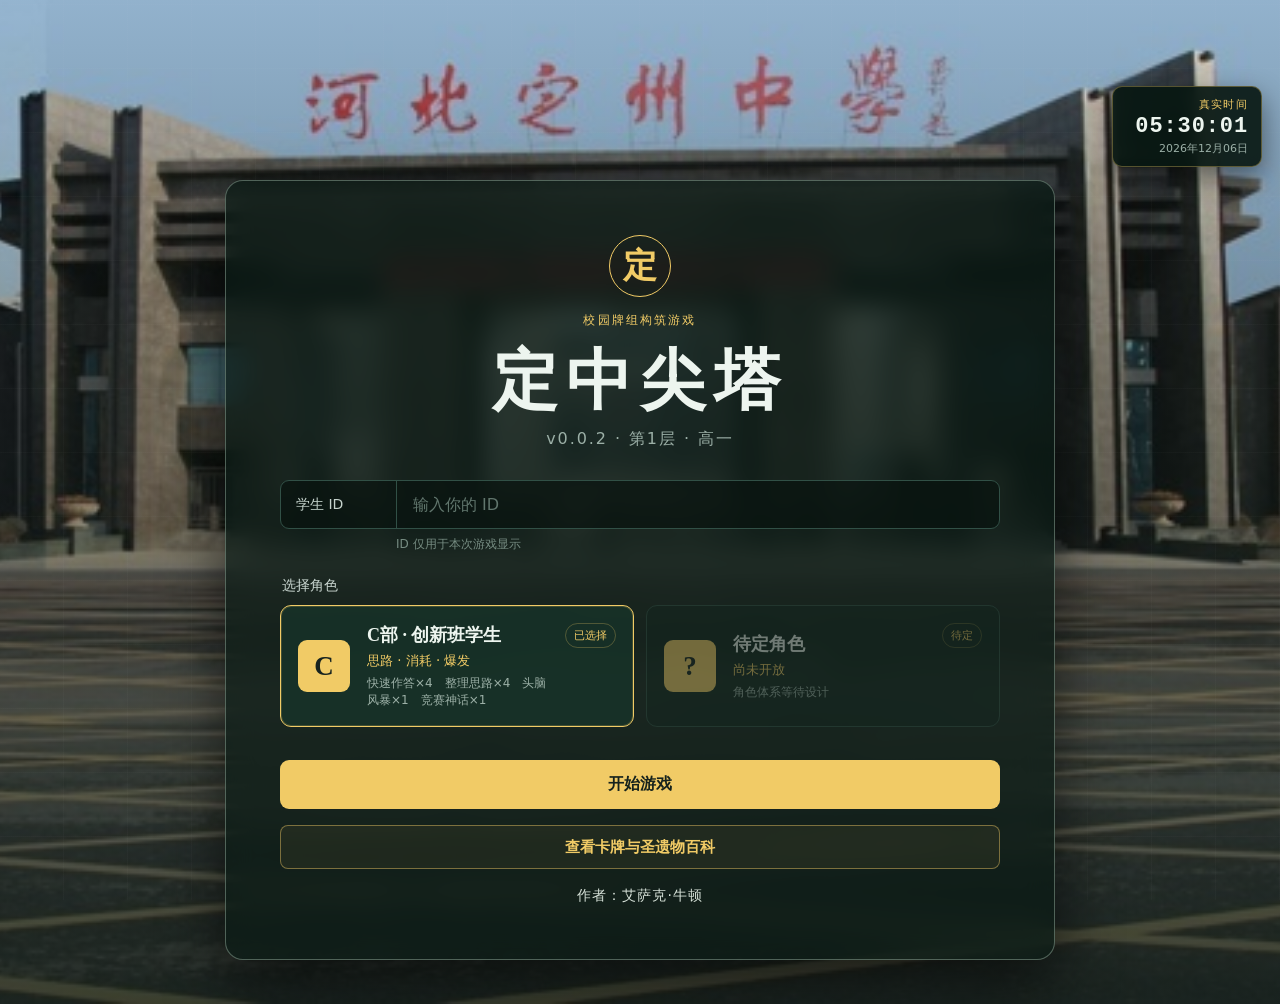
==== commit dc971fa6: "Update Site source" ====
--- a/index.html
+++ b/index.html
@@ -303,7 +303,7 @@
       <section id="encyclopediaCardsPanel" role="tabpanel" aria-labelledby="encyclopediaCardsTab">
         <div class="encyclopedia-tools">
           <label for="encyclopediaCardFilter">查看卡牌</label>
-          <select id="encyclopediaCardFilter"><option value="all">全部</option><option value="class">C部</option><option value="colorless">无色</option><option value="curse">厄运</option></select>
+          <select id="encyclopediaCardFilter"><option value="all">全部</option><option value="class">C部</option><option value="a">A部（待设计）</option><option value="b">B部（待设计）</option><option value="colorless">无色</option><option value="curse">厄运</option></select>
           <button id="encyclopediaUpgrade" class="preview-toggle" type="button" aria-pressed="false">显示升级后效果</button>
         </div>
         <p id="encyclopediaCardCount" class="encyclopedia-count"></p>
--- a/style.css
+++ b/style.css
@@ -149,5 +149,44 @@
 @media(max-width:900px){.encyclopedia-grid{grid-template-columns:repeat(3,minmax(0,1fr))}.encyclopedia-relic-grid{grid-template-columns:repeat(2,minmax(0,1fr))}}
 @media(max-width:600px){.encyclopedia-card{width:100%;max-height:90dvh;padding:19px 13px max(18px,env(safe-area-inset-bottom));border-left:0;border-right:0;border-bottom:0;border-radius:16px 16px 0 0}.encyclopedia-grid,.encyclopedia-relic-grid{grid-template-columns:repeat(2,minmax(0,1fr));gap:9px}.encyclopedia-grid .battle-card{min-height:180px;padding:12px 9px}.encyclopedia-tools .preview-toggle{margin-left:0}.encyclopedia-tabs button{flex:1}}
 .start-card .id-field{background:#07130fb8}.start-card .role-card{background:#112920b8}.start-card .role-card.selected{background:#173329c9}
+
+/* 纸面颜色表示归属；色带、边框、费用圆章和文字表示卡牌类型。 */
+.battle-card.division-c{--division-accent:#327e55;background:linear-gradient(155deg,#e5f4e8,#b5d4bf)}
+.battle-card.division-a{--division-accent:#ae5148;background:linear-gradient(155deg,#f7e5e0,#dfb1a7)}
+.battle-card.division-b{--division-accent:#416eac;background:linear-gradient(155deg,#e4eff9,#b6cee5)}
+.battle-card.division-neutral{--division-accent:#646a6b;background:linear-gradient(155deg,#f0f0ec,#c8cdcb)}
+.battle-card.attack{--type-accent:#a94339;--type-light:#d77868;border-color:#a94339}
+.battle-card.skill{--type-accent:#316e9b;--type-light:#7aabd0;border-color:#316e9b}
+.battle-card.power{--type-accent:#76518f;--type-light:#b98cce;border-color:#76518f}
+.battle-card.curse{--type-accent:#674058;--type-light:#ba849f;background:repeating-linear-gradient(125deg,#ffffff07 0 2px,transparent 2px 13px),linear-gradient(155deg,#493548,#332d3b 68%,#242d2b);border-color:#ba849f;color:#f3e7ef}
+.battle-card::before{content:"";position:absolute;top:0;left:0;right:0;height:7px;border-radius:9px 9px 0 0;background:linear-gradient(90deg,var(--type-accent),var(--type-light));pointer-events:none}
+.battle-card.curse::before{background:repeating-linear-gradient(135deg,var(--type-accent) 0 9px,var(--type-light) 9px 13px)}
+.battle-card .card-cost{background:var(--type-accent);border-color:var(--type-light)}
+.battle-card .card-division{position:absolute;top:13px;right:7px;padding:2px 6px;border:1px solid var(--division-accent);border-radius:99px;background:var(--division-accent);color:#fff;font-size:10px;font-weight:800;line-height:1.4;white-space:nowrap}
+.battle-card .card-meta{display:flex;align-items:center;justify-content:space-between;gap:4px;margin:22px 0 12px;letter-spacing:0}
+.battle-card .card-type-label{display:inline-block;padding:3px 7px;border-radius:4px;background:var(--type-accent);color:#fff;font-size:11px;font-weight:800;white-space:nowrap}
+.battle-card.rarity-card-basic,.shop-item.rarity-item-basic{--rarity-accent:#747b7b;--rarity-pale:#e4e7e3;--rarity-shop:#bec8c4}
+.battle-card.rarity-card-common,.shop-item.rarity-item-common{--rarity-accent:#9b623c;--rarity-pale:#f4dfc8;--rarity-shop:#e3aa76}
+.battle-card.rarity-card-uncommon,.shop-item.rarity-item-uncommon{--rarity-accent:#287789;--rarity-pale:#d5edf1;--rarity-shop:#80cada}
+.battle-card.rarity-card-rare,.shop-item.rarity-item-rare{--rarity-accent:#a16b16;--rarity-pale:#fff0b8;--rarity-shop:#f3d27c}
+.battle-card.rarity-card-curse,.shop-item.rarity-item-curse{--rarity-accent:#976d88;--rarity-pale:#493849;--rarity-shop:#c59eb7}
+.battle-card::after{content:"";position:absolute;bottom:0;left:0;right:0;height:5px;border-radius:0 0 9px 9px;background:var(--rarity-accent);pointer-events:none}
+.battle-card.rarity-card-basic::after{background:repeating-linear-gradient(90deg,#747b7b 0 8px,#d9e0dc 8px 12px)}
+.battle-card.rarity-card-uncommon::after{background:linear-gradient(90deg,#287789,#9ad7dc,#287789)}
+.battle-card.rarity-card-rare::after{height:7px;background:linear-gradient(90deg,#9d6211,#ffe69b,#9d6211)}
+.battle-card.rarity-card-curse::after{background:repeating-linear-gradient(135deg,#674058 0 8px,#ba849f 8px 12px)}
+.battle-card .card-rarity{padding:2px 5px;border:1px solid var(--rarity-accent);border-radius:4px;background:var(--rarity-pale);color:var(--rarity-accent);font-size:10px;font-weight:800;white-space:nowrap}
+.battle-card .card-rarity span{color:inherit}
+.battle-card.rarity-card-rare .card-rarity{box-shadow:0 0 0 1px #fff7}
+.battle-card.rarity-card-curse .card-rarity{color:#f2cee4}
+.battle-card.curse .keyword{color:#f1b2c5}
+.shop-item.division-c{background:linear-gradient(145deg,#173a2c,#0b2119);border-color:#4b8b68}
+.shop-item.division-a{background:linear-gradient(145deg,#4b2927,#261715);border-color:#b46c62}
+.shop-item.division-b{background:linear-gradient(145deg,#263f59,#142432);border-color:#7398c5}
+.shop-item.division-neutral{background:linear-gradient(145deg,#393e3d,#202625);border-color:#858c8b}
+.shop-item.type-attack{border-left:4px solid #c66759}.shop-item.type-skill{border-left:4px solid #6ca4cb}.shop-item.type-power{border-left:4px solid #af84c7}
+.shop-item[class*="rarity-item-"]{border-bottom:4px solid var(--rarity-accent)}
+.shop-item[class*="rarity-item-"] :is(.rarity-tag,small){color:var(--rarity-shop);font-weight:800}
+@media(max-width:760px){.battle-card .card-meta{margin-bottom:9px}.battle-card .card-type-label{padding:2px 6px;font-size:10px}}
 .author-credit{margin:18px 0 0;text-align:center;color:#d7e2d9;font-size:14px;letter-spacing:.08em}
 @media(max-width:760px){.start-screen{padding-top:max(230px,28dvh,env(safe-area-inset-top));background-position:center,center top;background-size:cover,auto 70%}}
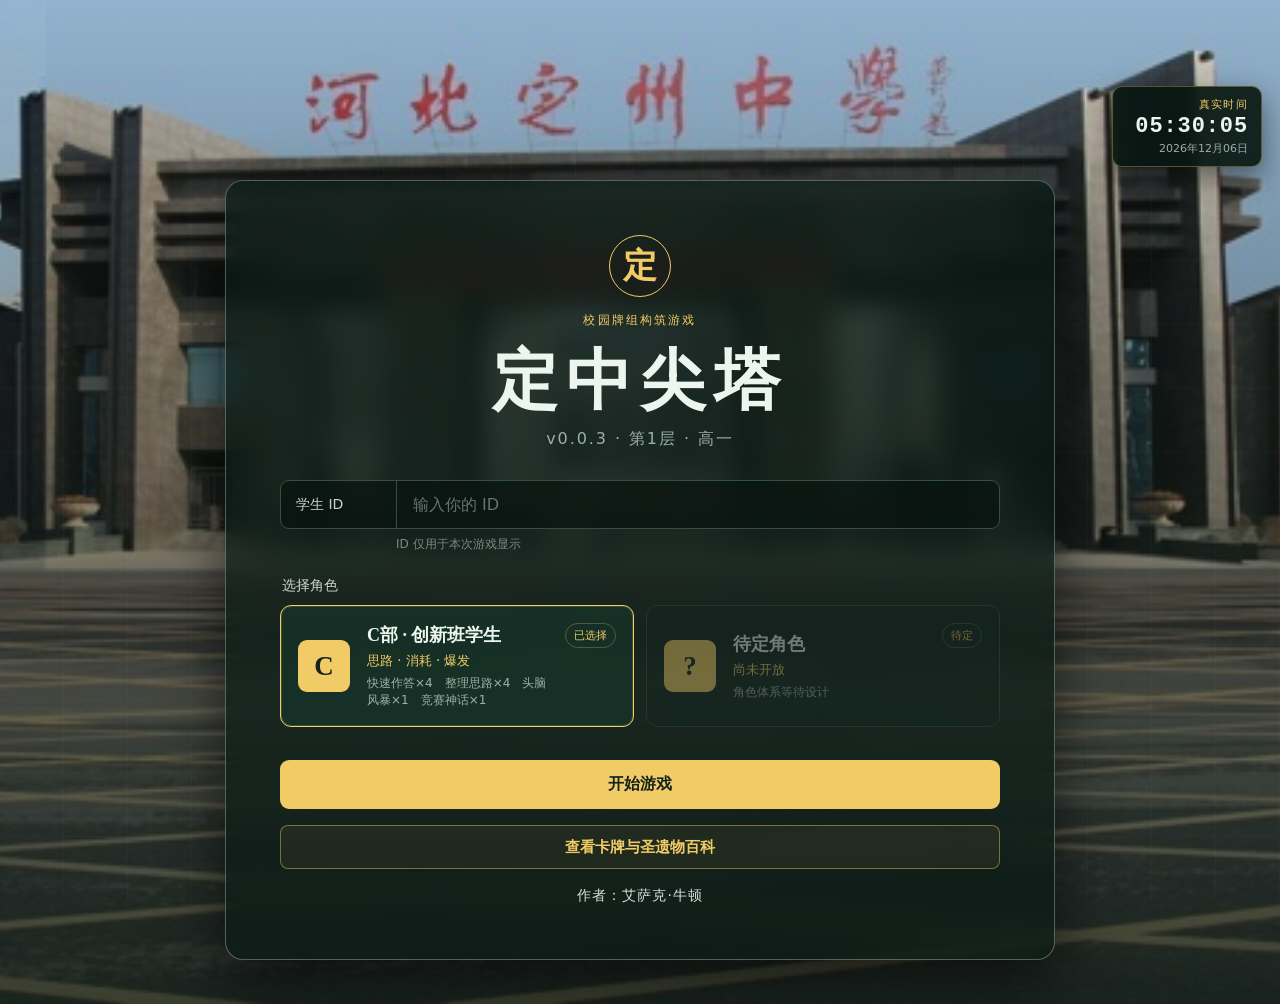
==== commit b531d588: "Update Site source" ====
--- a/index.html
+++ b/index.html
@@ -4,8 +4,8 @@
   <meta charset="utf-8">
   <meta name="viewport" content="width=device-width, initial-scale=1, viewport-fit=cover">
   <meta name="theme-color" content="#10251f">
-  <meta name="description" content="定州中学校园题材文字卡牌游戏地图原型">
-  <title>定中尖塔 v0.0.2</title>
+  <meta name="description" content="定州中学校园题材卡牌游戏，45张独特手绘卡面。">
+  <title>定中尖塔 v0.0.3</title>
   <link rel="icon" type="image/svg+xml" href="data:image/svg+xml,%3Csvg xmlns='http://www.w3.org/2000/svg' viewBox='0 0 64 64'%3E%3Crect width='64' height='64' rx='13' fill='%23112620'/%3E%3Ctext x='32' y='44' text-anchor='middle' font-size='38' fill='%23f5d06f' font-family='serif'%3E定%3C/text%3E%3C/svg%3E">
   <link rel="stylesheet" href="./style.css">
 </head>
@@ -20,7 +20,7 @@
       <div class="seal" aria-hidden="true">定</div>
       <p class="eyebrow">校园牌组构筑游戏</p>
       <h1 id="gameTitle">定中尖塔</h1>
-      <p class="chapter">v0.0.2 · 第1层 · 高一</p>
+      <p class="chapter">v0.0.3 · 第1层 · 高一</p>
       <form id="startForm" novalidate>
         <label class="id-field" for="playerId"><span>学生 ID</span><input id="playerId" name="playerId" maxlength="16" autocomplete="off" placeholder="输入你的 ID" aria-describedby="idHint"></label>
         <p id="idHint" class="field-hint">ID 仅用于本次游戏显示</p>
@@ -83,7 +83,7 @@
             <div id="mapNodes"></div>
           </div>
         </div>
-        <p class="map-tip" id="mapTip">选择底部任一亮起的节点开始。进入节点后，只能沿连线继续向上。</p>
+        <p class="map-tip" id="mapTip">底部的起点均为上课，选择任意一条路线开始战斗。</p>
       </section>
       <aside class="legend-panel panel">
         <p class="eyebrow">节点类型</p><h2>高一校园</h2>
--- a/style.css
+++ b/style.css
@@ -189,4 +189,20 @@
 .shop-item[class*="rarity-item-"] :is(.rarity-tag,small){color:var(--rarity-shop);font-weight:800}
 @media(max-width:760px){.battle-card .card-meta{margin-bottom:9px}.battle-card .card-type-label{padding:2px 6px;font-size:10px}}
 .author-credit{margin:18px 0 0;text-align:center;color:#d7e2d9;font-size:14px;letter-spacing:.08em}
+/* 插画位于名称与效果之间，保留归属底色、类型色带和稀有度边框。 */
+.battle-card .card-art{display:block;width:100%;height:92px;object-fit:cover;object-position:center 38%;margin:0 0 10px;border:1px solid var(--division-accent);border-radius:5px;background:#eceee7;pointer-events:none}
+.battle-card h3{margin-bottom:8px}
+.battle-card .card-text{overflow-wrap:anywhere}
+.shop-item .card-art{display:block;width:100%;height:140px;object-fit:cover;object-position:center 38%;margin:3px 0 12px;border-radius:6px;background:#eceee7}
+.reward-option .battle-card .card-art{height:132px}
+.encyclopedia-grid .battle-card .card-art,.deck-view-grid .battle-card .card-art,.collection-grid .battle-card .card-art{height:116px}
+@media(max-width:760px){
+  .battle-hand .battle-card .card-art{height:62px;margin-bottom:7px}
+  .battle-hand .battle-card h3{font-size:14px;margin-bottom:6px}
+  .battle-hand .battle-card .card-meta{gap:2px;margin-bottom:7px}
+  .battle-hand .battle-card .card-type-label,.battle-hand .battle-card .card-rarity{padding-left:4px;padding-right:4px}
+  .encyclopedia-grid .battle-card .card-art,.deck-view-grid .battle-card .card-art,.collection-grid .battle-card .card-art{height:92px}
+  .reward-option .battle-card .card-art{height:100px}
+  .shop-item .card-art{height:160px}
+}
 @media(max-width:760px){.start-screen{padding-top:max(230px,28dvh,env(safe-area-inset-top));background-position:center,center top;background-size:cover,auto 70%}}
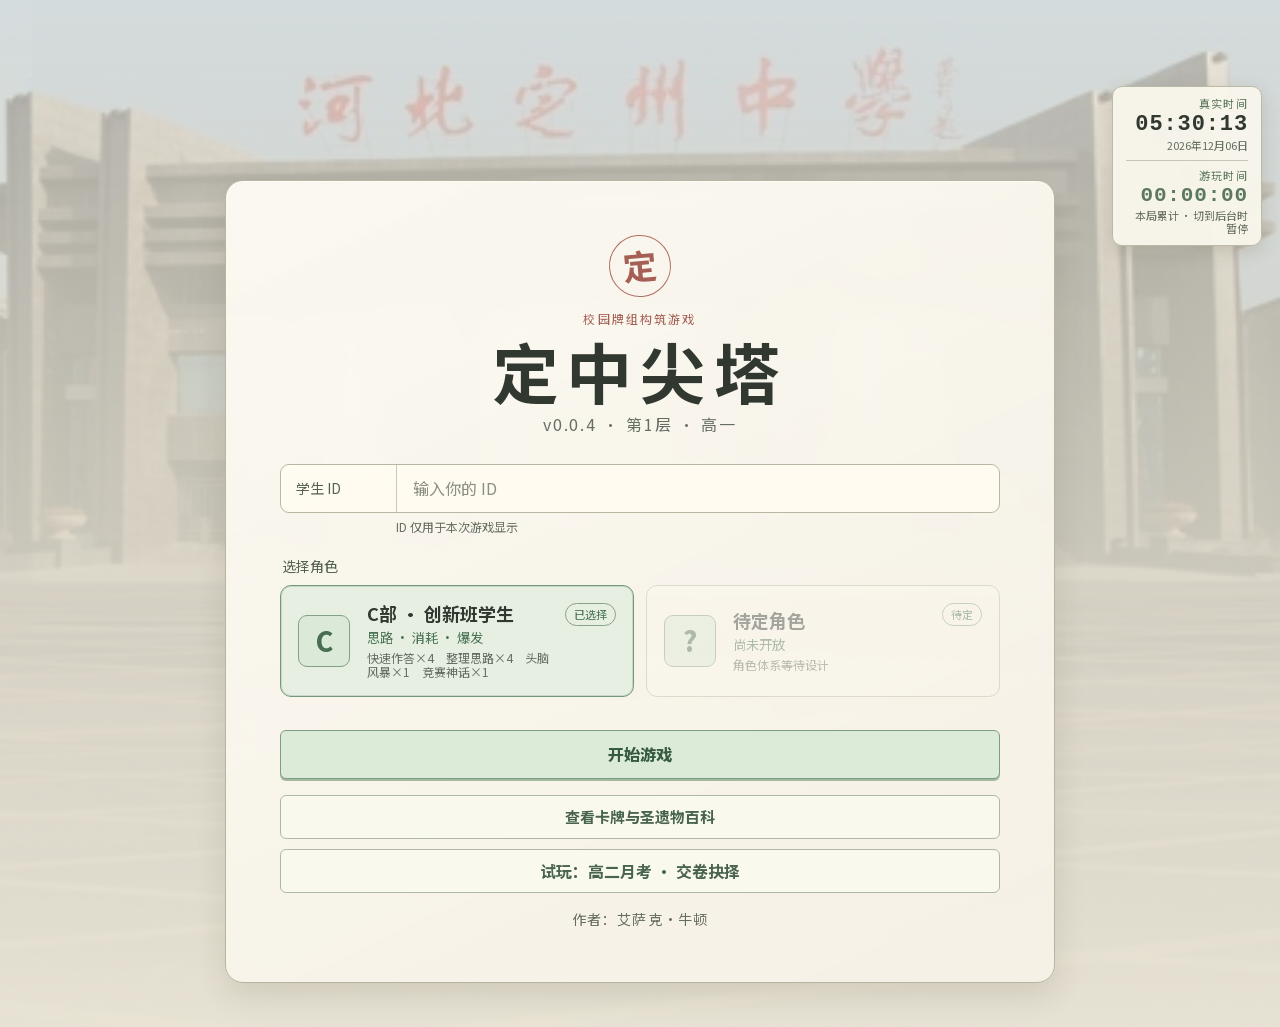
==== commit 78791f1e: "Release v0.0.4 with grade-two content and offline game" ====
--- a/index.html
+++ b/index.html
@@ -3,24 +3,31 @@
 <head>
   <meta charset="utf-8">
   <meta name="viewport" content="width=device-width, initial-scale=1, viewport-fit=cover">
-  <meta name="theme-color" content="#10251f">
-  <meta name="description" content="定州中学校园题材卡牌游戏，45张独特手绘卡面。">
-  <title>定中尖塔 v0.0.3</title>
+  <meta name="theme-color" content="#f4efdf">
+  <meta name="description" content="定州中学校园题材卡牌游戏，探索高一、高二的随机路线与卡牌构筑。">
+  <title>定中尖塔 v0.0.4</title>
   <link rel="icon" type="image/svg+xml" href="data:image/svg+xml,%3Csvg xmlns='http://www.w3.org/2000/svg' viewBox='0 0 64 64'%3E%3Crect width='64' height='64' rx='13' fill='%23112620'/%3E%3Ctext x='32' y='44' text-anchor='middle' font-size='38' fill='%23f5d06f' font-family='serif'%3E定%3C/text%3E%3C/svg%3E">
   <link rel="stylesheet" href="./style.css">
 </head>
 <body>
-  <aside class="game-clock" aria-label="当前真实时间">
-    <span>真实时间</span>
-    <strong id="realTime">00:00:00</strong>
-    <small id="realDate">0000年00月00日</small>
+  <aside class="game-clock" aria-label="真实时间与本局游玩时间">
+    <div class="clock-section clock-real">
+      <span>真实时间</span>
+      <strong id="realTime">00:00:00</strong>
+      <small id="realDate">0000年00月00日</small>
+    </div>
+    <div class="clock-section clock-play">
+      <span>游玩时间</span>
+      <strong id="playTime">00:00:00</strong>
+      <small>本局累计 · 切到后台时暂停</small>
+    </div>
   </aside>
   <main id="startScreen" class="start-screen">
     <section class="start-card" aria-labelledby="gameTitle">
       <div class="seal" aria-hidden="true">定</div>
       <p class="eyebrow">校园牌组构筑游戏</p>
       <h1 id="gameTitle">定中尖塔</h1>
-      <p class="chapter">v0.0.3 · 第1层 · 高一</p>
+      <p class="chapter">v0.0.4 · 第1层 · 高一</p>
       <form id="startForm" novalidate>
         <label class="id-field" for="playerId"><span>学生 ID</span><input id="playerId" name="playerId" maxlength="16" autocomplete="off" placeholder="输入你的 ID" aria-describedby="idHint"></label>
         <p id="idHint" class="field-hint">ID 仅用于本次游戏显示</p>
@@ -44,14 +51,16 @@
         <button class="primary-button" type="submit">开始游戏</button>
       </form>
       <button id="openEncyclopedia" class="deck-button encyclopedia-entry" type="button">查看卡牌与圣遗物百科</button>
+      <button id="tryExamSubmit" class="deck-button exam-preview-entry" type="button">试玩：高二月考 · 交卷抉择</button>
+      <p id="examPreviewResult" class="exam-preview-result" aria-live="polite"></p>
       <p class="author-credit">作者：艾萨克·牛顿</p>
     </section>
   </main>
 
   <main id="mapScreen" class="map-screen" hidden>
     <header class="topbar">
-      <div class="brand"><span class="brand-mark">定</span><div><strong>定中尖塔</strong><small>第一层 · 高一</small></div></div>
-      <div class="route-title"><small>路线规划</small><strong id="routeStatus">从教学楼入口出发</strong></div>
+      <div class="brand"><span class="brand-mark">定</span><div><strong>定中尖塔</strong><small id="mapSchoolYear">第1层 · 高一</small></div></div>
+      <span id="routeStatus" hidden aria-hidden="true"></span>
       <button id="newRun" class="text-button" type="button">返回选角</button>
     </header>
     <div class="map-layout">
@@ -75,8 +84,14 @@
         <button id="inspectRelics" class="deck-button relic-detail-button" type="button">查看圣遗物详情</button>
       </aside>
       <section class="map-panel panel" aria-labelledby="mapTitle">
-        <div class="map-heading"><div><p class="eyebrow">高一学年</p><h1 id="mapTitle">选择前进路线</h1><p id="bossPreview" class="boss-preview"></p></div></div>
-        <p class="map-tip">由下向上前进 · 金色线可走 · 浅绿色线已走<br>触摸未解锁节点或悬停查看相连路线；点击亮起节点进入。</p>
+        <div class="map-heading"><div><p id="mapFloorLabel" class="eyebrow">高一学年</p><h1 id="mapTitle">选择前进路线</h1><p id="bossPreview" class="boss-preview"></p></div></div>
+        <div id="debugControls" class="debug-controls" hidden>
+          <strong>调试入口 · dzzx</strong>
+          <label for="debugFloor">直接进入</label>
+          <select id="debugFloor"><option value="1">第1层 · 高一</option><option value="2">第2层 · 高二</option><option value="3">第3层 · 高三（待设计）</option></select>
+          <small>所有节点均可点击及重复进入；切层保留角色进度，重置地图。未完成战斗不发奖励。</small>
+        </div>
+        <p class="map-tip">由下向上前进 · 赭金色线可走 · 浅绿色线已走<br>触摸未解锁节点或悬停查看相连路线；点击亮起节点进入。</p>
         <div id="mapViewport" class="map-viewport">
           <div id="mapCanvas" class="map-canvas" aria-label="随机生成的一层路线地图">
             <svg id="routeLines" class="route-lines" aria-hidden="true"></svg>
@@ -88,13 +103,13 @@
       <aside class="legend-panel panel">
         <p class="eyebrow">节点类型</p><h2>高一校园</h2>
         <ul class="legend-list">
-          <li><span class="node-sample battle">课</span><div><strong>上课</strong><small>战斗节点</small></div></li>
-          <li><span class="node-sample exam">月</span><div><strong>月考</strong><small>精英战斗节点</small></div></li>
-          <li><span class="node-sample dorm">舍</span><div><strong>宿舍</strong><small>休整节点</small></div></li>
-          <li><span class="node-sample canteen">食</span><div><strong>食堂</strong><small>采购节点</small></div></li>
-          <li><span class="node-sample event">超</span><div><strong>超市</strong><small>随机节点</small></div></li>
-          <li><span class="node-sample sport">体</span><div><strong>操场</strong><small>体育节点</small></div></li>
-          <li><span class="node-sample boss">期</span><div><strong>期末</strong><small>本层 Boss</small></div></li>
+          <li data-node-type="battle" tabindex="0"><span class="node-sample battle">课</span><div><strong>上课</strong><small>战斗节点</small></div></li>
+          <li data-node-type="exam" tabindex="0"><span class="node-sample exam">月</span><div><strong>月考</strong><small>精英战斗节点</small></div></li>
+          <li data-node-type="dorm" tabindex="0"><span class="node-sample dorm">舍</span><div><strong>宿舍</strong><small>休整节点</small></div></li>
+          <li data-node-type="canteen" tabindex="0"><span class="node-sample canteen">食</span><div><strong>食堂</strong><small>采购节点</small></div></li>
+          <li data-node-type="event" tabindex="0"><span class="node-sample event">超</span><div><strong>超市</strong><small>随机节点</small></div></li>
+          <li data-node-type="sport" tabindex="0"><span class="node-sample sport">体</span><div><strong>操场</strong><small>体育节点</small></div></li>
+          <li data-node-type="boss" tabindex="0"><span class="node-sample boss">期</span><div><strong>期末</strong><small>本层 Boss</small></div></li>
         </ul>
         <div class="placeholder-note"><strong>当前版本</strong><p>上课与月考各有3种敌人。期末随机生成主课＋文科、主课＋理科或主课＋体育的1种 Boss。</p></div>
       </aside>
@@ -109,7 +124,7 @@
     </header>
     <section class="node-stage">
       <div class="node-intro"><p class="eyebrow">宿舍节点</p><h1>在下一节课前做出选择</h1><p id="dormStatus">安静的宿舍里，时间只够完成1件事。</p></div>
-      <div class="choice-grid">
+      <div class="choice-grid dorm-choice-grid">
         <article class="choice-card rest-choice">
           <span class="choice-mark">休</span><p class="eyebrow" id="restCycleLabel">午休</p><h2>休息</h2>
           <p>恢复专注上限的 <strong id="restPercent">25%</strong>。</p><small id="restPreview">预计恢复 10 点专注</small>
@@ -120,6 +135,11 @@
           <p>从当前牌组选择1张尚未升级的卡牌，强化至本次游戏结束。</p><small>已升级的卡牌会显示“+”</small>
           <button id="chooseUpgrade" class="primary-button" type="button">选择卡牌</button>
         </article>
+        <article class="choice-card revise-choice">
+          <span class="choice-mark">订</span><p class="eyebrow">错题订正</p><h2>移除1张错题</h2>
+          <p>从当前牌组中选1张错题，永久移除。与休息、升级只能选择1项。</p><small id="revisePreview">当前有0张错题。</small>
+          <button id="chooseRevise" class="primary-button" type="button" disabled>选择错题</button>
+        </article>
       </div>
     </section>
   </main>
@@ -151,10 +171,38 @@
         <span class="event-mark">?</span>
         <p class="eyebrow">校园偶遇</p>
         <h1 id="eventTitle">随机事件</h1>
+        <img id="eventArt" class="event-scene-art" alt="" width="512" height="512" hidden>
         <p id="eventDescription"></p>
         <small id="eventBalance"></small>
         <div id="eventChoices" class="event-choices"></div>
       </article>
+    </section>
+  </main>
+
+  <div id="midDecisionModal" class="modal" hidden>
+    <section class="modal-card mid-decision-card" role="dialog" aria-modal="true" aria-labelledby="midDecisionTitle">
+      <p class="eyebrow">高二 · 中途必经节点</p><h2 id="midDecisionTitle">抉择</h2>
+      <p>一轮复习开始了</p>
+      <div class="decision-options">
+        <button id="continueMidDecision" type="button"><strong>保持现状</strong><span>无效果</span></button>
+        <button id="midSprint" type="button"><strong>冲刺！冲刺！冲！</strong><span id="midSprintArt"></span><span>获得圣遗物「冲刺！」</span><small>每场战斗开始时，失去2点专注，本场获得1点力量。</small></button>
+        <button id="midClockDelivery" type="button"><strong>大摆钟下寄快递</strong><span id="midClockDeliveryArt"></span><span>获得圣遗物「上面开摆下面寄」</span><small>每场战斗胜利结束时，回复2点专注；期末与月考敌人的专注上限及伤害提升10%（向下取整）。</small></button>
+      </div>
+    </section>
+  </div>
+  <main id="decisionScreen" class="node-screen decision-screen" hidden>
+    <header class="topbar">
+      <div class="brand"><span class="brand-mark">定</span><div><strong>定中尖塔</strong><small id="decisionYear">高二 · 学年入口</small></div></div>
+      <div class="route-title"><small>必经节点</small><strong>抉择，抉择</strong></div>
+      <div class="battle-header-id">ID　<strong id="decisionPlayerId"></strong></div>
+    </header>
+    <section class="node-stage decision-stage">
+      <div class="node-intro"><p class="eyebrow">新学年 · 抉择，抉择</p><h1>抉择，抉择</h1><p id="decisionStory">我我我我我我去我我我我我我靠，我还啥也没学呢怎么就高二了😭</p></div>
+      <div class="decision-options">
+        <button id="decisionPen" type="button" data-decision="endless_pen"><strong>此为，我的决意</strong><span id="decisionPenArt"></span><span>获得圣遗物「永不断墨的钢笔」</span><small>以至少1点行动力结束回合时，下回合获得2点行动力。</small></button>
+        <button id="decisionSunMoon" type="button" data-decision="sun_moon"><strong>此夜，星海澈明</strong><span id="decisionSunMoonArt"></span><span>获得圣遗物「日月同辉」</span><small>每场战斗每打出7张牌，本场获得1点力量和1点敏捷。</small></button>
+        <button id="decisionCard" type="button" data-decision="without_blame"><strong>天予不取</strong><span>获得已升级的无色技能牌「不受其咎」</span><small>1费 · 本场获得15点刚毅。卡面暂时留白。</small></button>
+      </div>
     </section>
   </main>
 
@@ -199,11 +247,13 @@
           <p id="intentText">造成6点压力</p>
         </div>
         <article id="quizEnemy" class="quiz-enemy">
+          <img id="enemyArt" class="enemy-art" src="./assets/enemies/quiz.webp" alt="随堂小测插画">
           <p class="eyebrow">课堂挑战</p>
           <h1 id="quizTitle">随堂小测</h1>
           <p id="enemyDescription">请观察题型与敌人意图。</p>
           <div class="enemy-statuses"><span id="enemyThought" hidden>思路 <b>0</b></span><span id="enemyBlock" hidden>防御 <b>0</b></span></div>
-          <div class="enemy-hp-row"><span>测验进度</span><div class="status-bar enemy"><i id="quizHpBar"></i></div><b id="quizHpText">52 / 52</b></div>
+          <div class="enemy-hp-row"><span id="quizHpLabel">测验进度</span><div class="status-bar enemy"><i id="quizHpBar"></i></div><b id="quizHpText">52 / 52</b></div>
+          <div id="examSubmitPanel" class="exam-submit-panel" hidden><p>已完成 <b id="examProgress">0%</b> · 当前压力 <b id="examPressure">+0</b></p><p id="examSubmitHint">完成40%后可交卷。</p><button id="examSubmitButton" class="exam-submit-button" type="button" disabled>交卷</button></div>
         </article>
         <div id="battleFloat" class="battle-float" aria-live="polite"></div>
         <p id="battleLog" class="battle-log">试卷已经发下，先观察题型。</p>
@@ -248,11 +298,24 @@
     </section>
   </main>
 
+  <div id="grade1ChoiceModal" class="modal" hidden>
+    <section class="modal-card grade1-choice-card" role="dialog" aria-modal="true" aria-labelledby="grade1ChoiceTitle">
+      <p class="eyebrow">高一专属圣遗物</p>
+      <h2 id="grade1ChoiceTitle">开战前选择加成</h2>
+      <div id="grade1RelicArt"></div>
+      <p>选择1项，只在本场战斗中生效。</p>
+      <div class="grade1-choice-options">
+        <button id="chooseGrade1Strength" type="button"><strong>力量 +3</strong><small>每段攻击的基础伤害增加3。</small></button>
+        <button id="chooseGrade1Dexterity" type="button"><strong>敏捷 +3</strong><small>卡牌获得防御时额外增加3。</small></button>
+      </div>
+    </section>
+  </div>
+
   <div id="finishModal" class="modal" hidden>
     <section class="modal-card" role="dialog" aria-modal="true" aria-labelledby="finishTitle">
       <p class="eyebrow">第一层路线完成</p><h2 id="finishTitle">抵达期末节点</h2>
       <p id="finishSummary">你完成了本层期末考试。</p>
-      <button id="restartMap" class="primary-button" type="button">返回主界面</button>
+      <button id="restartMap" class="primary-button" type="button">进入高二</button>
     </section>
   </div>
 
@@ -302,8 +365,10 @@
       </div>
       <section id="encyclopediaCardsPanel" role="tabpanel" aria-labelledby="encyclopediaCardsTab">
         <div class="encyclopedia-tools">
-          <label for="encyclopediaCardFilter">查看卡牌</label>
-          <select id="encyclopediaCardFilter"><option value="all">全部</option><option value="class">C部</option><option value="a">A部（待设计）</option><option value="b">B部（待设计）</option><option value="colorless">无色</option><option value="curse">厄运</option></select>
+          <label class="encyclopedia-filter" for="encyclopediaCardFilter">归属<select id="encyclopediaCardFilter"><option value="all">全部归属</option><option value="a">A部（待设计）</option><option value="b">B部（待设计）</option><option value="c">C部</option><option value="neutral">无色</option><option value="curse">厄运卡</option></select></label>
+          <label class="encyclopedia-filter" for="encyclopediaTypeFilter">类型<select id="encyclopediaTypeFilter"><option value="all">全部类型</option><option value="attack">攻击</option><option value="skill">技能</option><option value="power">天赋</option><option value="curse">厄运</option></select></label>
+          <label class="encyclopedia-filter" for="encyclopediaRarityFilter">稀有度<select id="encyclopediaRarityFilter"><option value="all">全部稀有度</option><option value="basic">基础</option><option value="common">普通</option><option value="uncommon">罕见</option><option value="rare">稀有</option><option value="curse">厄运（无稀有度）</option></select></label>
+          <button id="encyclopediaReset" class="preview-toggle" type="button">重置筛选</button>
           <button id="encyclopediaUpgrade" class="preview-toggle" type="button" aria-pressed="false">显示升级后效果</button>
         </div>
         <p id="encyclopediaCardCount" class="encyclopedia-count"></p>
@@ -343,6 +408,7 @@
     </section>
   </div>
   <div id="statusTooltip" class="status-tooltip" role="tooltip" hidden><strong id="statusTooltipTitle"></strong><p id="statusTooltipText"></p></div>
+  <button id="debugReturnMap" class="debug-return-map" type="button" hidden>调试 · 返回地图 / 换层</button>
   <script src="./app.js"></script>
 </body>
 </html>
--- a/style.css
+++ b/style.css
@@ -143,6 +143,8 @@
 .battle-card.curse{background:linear-gradient(150deg,#eadce9,#a891a5);border-color:#67455f;color:#2b1b2c}.battle-card.curse .card-cost{background:#53314d;border-color:#95718b}.battle-card.curse:disabled{filter:none;opacity:.88}.rarity-curse{color:#813e69}
 .event-choices{display:grid;gap:10px;margin-top:20px}.event-option{width:100%;padding:15px 17px;border:1px solid #769580;border-radius:9px;background:#17362b;color:var(--ink);text-align:left;cursor:pointer}.event-option strong,.event-option span{display:block}.event-option strong{font-size:16px}.event-option span{margin-top:5px;color:var(--muted);font-size:14px;line-height:1.5}.event-option:hover:not(:disabled),.event-option:focus-visible{border-color:var(--gold);background:#204837}.event-option:disabled{opacity:.4;cursor:not-allowed}
 .encyclopedia-entry{margin-top:16px;min-height:44px;font-size:15px}.encyclopedia-card{width:min(1100px,calc(100% - 32px));max-height:88dvh;overflow:auto;text-align:left;padding:26px}.encyclopedia-tabs{display:flex;gap:8px;margin:18px 0}.encyclopedia-tabs button{min-width:110px;padding:10px 18px;border:1px solid var(--line);border-radius:8px;background:#17362b;color:var(--ink);cursor:pointer;font-size:15px}.encyclopedia-tabs button[aria-selected="true"]{border-color:var(--gold);color:var(--gold);background:#293a26}.encyclopedia-tools{display:flex;align-items:center;gap:12px;flex-wrap:wrap}.encyclopedia-tools label{font-size:14px;color:var(--muted)}.encyclopedia-tools select{min-height:42px;padding:8px 12px;border:1px solid #769580;border-radius:8px;background:#17362b;color:var(--ink);font-size:14px}.encyclopedia-tools .preview-toggle{margin-left:auto;min-height:42px}.encyclopedia-count{margin:14px 0 4px;color:var(--muted);font-size:14px}.encyclopedia-grid{display:grid;grid-template-columns:repeat(5,minmax(145px,1fr));gap:14px;padding:10px 4px 18px}.encyclopedia-grid .battle-card{width:100%;min-width:0;min-height:205px;cursor:default}.encyclopedia-grid .battle-card:hover{transform:none;outline:0}.encyclopedia-relic-grid{display:grid;grid-template-columns:repeat(3,minmax(0,1fr));gap:14px;padding:10px 4px 18px}
+.exam-preview-entry{display:block;margin:10px auto 0;min-height:44px;border-color:#b59660;color:#6f5428;background:#f8f0d9}.exam-preview-result{max-width:480px;margin:12px auto 0;text-align:center;font-size:13px;line-height:1.6;color:#48764e}.exam-submit-panel{margin-top:14px;padding:12px;border:1px solid #b9a674;border-radius:10px;background:#f2ecdc;color:#394638;font-size:13px;text-align:left}.exam-submit-panel[hidden]{display:none}.exam-submit-panel p{margin:0 0 7px}.exam-submit-panel b{color:#685321}.exam-submit-button{display:block;width:100%;min-height:38px;border:1px solid #a37b41;border-radius:7px;background:#ead6a4;color:#493b23;font-weight:700;cursor:pointer}.exam-submit-button:disabled{opacity:.5;cursor:not-allowed}
+.dorm-choice-grid{grid-template-columns:repeat(3,minmax(0,1fr));gap:14px}.dorm-choice-grid .choice-card{min-height:340px;padding:30px 24px}.dorm-choice-grid .choice-card h2{font-size:27px}.revise-choice{border-color:#9f93a9}.revise-choice .choice-mark{border-color:#9d88a8;background:#eee9ef;color:#75657e}.revise-choice .primary-button{background:#ebe6ed;border-color:#a797ae;color:#665777}@media(max-width:760px){.dorm-choice-grid{grid-template-columns:1fr}.dorm-choice-grid .choice-card{min-height:auto;padding:25px}}
 .battle-screen.damage-shake{animation:damageShake .32s ease-out}
 @keyframes damageShake{0%,100%{transform:translate3d(0,0,0)}15%{transform:translate3d(var(--shake-left),var(--shake-up),0)}30%{transform:translate3d(var(--shake-right),0,0)}45%{transform:translate3d(var(--shake-left),var(--shake-down),0)}60%{transform:translate3d(var(--shake-right),var(--shake-up),0)}75%{transform:translate3d(var(--shake-left),0,0)}}
 @media(prefers-reduced-motion:reduce){.battle-screen.damage-shake{animation:none}}
@@ -206,3 +208,304 @@
   .shop-item .card-art{height:160px}
 }
 @media(max-width:760px){.start-screen{padding-top:max(230px,28dvh,env(safe-area-inset-top));background-position:center,center top;background-size:cover,auto 70%}}
+
+/* 思源黑体：本地打包，避免离线单文件版依赖系统字体。 */
+@font-face{font-family:"Dingzhong Sans";src:url("./assets/fonts/NotoSansSC-VF.ttf") format("truetype");font-style:normal;font-weight:100 900;font-display:swap}
+html,body{font-family:"Dingzhong Sans","Microsoft YaHei","PingFang SC",system-ui,sans-serif}
+:is(.seal,.start-card>h1,.role-letter,.role-copy strong,.brand-mark,.brand strong,.route-title strong,.profile-panel h2,.legend-panel h2,.run-stats dd,.map-heading h1,.map-node .glyph,.node-sample,.modal-card h2,.combatant-panel h2,.combat-rules h2,.intent-card strong,.quiz-enemy h1,.quiz-enemy>p:not(.eyebrow),.combat-rules dd,.energy-orb strong,.battle-card h3,.reward-panel h1,.meal-reward strong,.node-intro h1,.choice-card .choice-mark,.choice-card h2,.shop-heading h1,.section-title h2,.shop-item h3,.binge-panel h2,.event-mark,.event-card h1,.relic-reward-card h2,.pile-view-button b,.relic-detail-item h3){font-family:"Dingzhong Sans","Microsoft YaHei","PingFang SC",system-ui,sans-serif}
+/* Larger card artwork and one consistent portrait card size. */
+.battle-card .card-art{height:132px}
+.shop-item .card-art{height:180px}
+.reward-option .battle-card .card-art{height:172px}
+.encyclopedia-grid .battle-card .card-art,.deck-view-grid .battle-card .card-art,.collection-grid .battle-card .card-art{height:156px}
+.battle-screen .battle-card,.selection-cards .battle-card{min-height:270px}
+.reward-option .battle-card{min-height:320px}
+.encyclopedia-grid .battle-card,.deck-view-grid .battle-card,.collection-grid .battle-card{min-height:300px}
+@media (orientation:portrait) and (max-width:760px){
+  :root{--mobile-card-width:clamp(132px,40vw,156px);--mobile-card-height:calc(var(--mobile-card-width) * 1.9);--mobile-card-art-height:calc(var(--mobile-card-width) * .72)}
+  :is(.battle-hand,.reward-option,.selection-cards,.deck-view-grid,.collection-grid,.encyclopedia-grid) .battle-card{box-sizing:border-box;display:flex;flex-direction:column;flex:0 0 var(--mobile-card-width);width:var(--mobile-card-width);min-width:var(--mobile-card-width);max-width:var(--mobile-card-width);height:var(--mobile-card-height);min-height:var(--mobile-card-height);max-height:var(--mobile-card-height)}
+  :is(.battle-hand,.reward-option,.selection-cards,.deck-view-grid,.collection-grid,.encyclopedia-grid) .battle-card .card-art{flex:0 0 var(--mobile-card-art-height);height:var(--mobile-card-art-height);min-height:var(--mobile-card-art-height)}
+  :is(.battle-hand,.reward-option,.selection-cards,.deck-view-grid,.collection-grid,.encyclopedia-grid) .battle-card .card-meta,:is(.battle-hand,.reward-option,.selection-cards,.deck-view-grid,.collection-grid,.encyclopedia-grid) .battle-card h3{flex-shrink:0}
+  :is(.battle-hand,.reward-option,.selection-cards,.deck-view-grid,.collection-grid,.encyclopedia-grid) .battle-card .card-text{flex:1;min-height:0;overflow-y:auto;overscroll-behavior:contain}
+  .battle-hand{align-items:stretch}
+  .reward-option{grid-template-columns:var(--mobile-card-width) auto;justify-content:center}
+  .deck-view-grid,.collection-grid,.encyclopedia-grid{grid-template-columns:repeat(2,var(--mobile-card-width));justify-content:center}
+}
+
+/* Hover or focus on a legend type to locate all matching map nodes. */
+.legend-list li[data-node-type]{margin:-5px -6px;padding:5px 6px;border-radius:8px;cursor:help;transition:background .15s,color .15s}
+.legend-list li[data-node-type]:is(:hover,:focus-visible,.type-active){background:#2b493b;color:#fff4c7;outline:1px solid #d7bc6b}
+.type-inspecting .route-line,.type-inspecting .route-arrow{opacity:.12}
+.type-inspecting .map-node:not(.type-focused){opacity:.2;filter:saturate(.45)}
+.map-node.type-focused{z-index:5;outline:3px solid #ffda77;outline-offset:4px;box-shadow:0 0 0 7px #ffda7726,0 0 28px #ffda7799;filter:brightness(1.22);transform:translate(-50%,-50%) scale(1.1)}
+.map-node.boss.type-focused{transform:translate(-50%,-50%) rotate(45deg) scale(1.1)}
+.map-node.type-focused small{border-color:#ffda77;color:#fff0ba}
+
+/* Show elapsed playtime directly below the live real-world clock. */
+.game-clock .clock-section{display:grid;gap:2px}
+.game-clock .clock-play{margin-top:6px;padding-top:8px;border-top:1px solid #f1cb6644}
+.game-clock .clock-play strong{color:#b9e5c7;font-size:21px}
+@media (orientation:portrait) and (max-width:760px){
+  .game-clock{width:112px;padding:3px 5px;gap:1px;background:#071611ed;border:1px solid #f1cb6655;border-radius:7px;box-shadow:0 5px 14px #0007}
+  .game-clock .clock-section{display:flex;align-items:baseline;justify-content:space-between;gap:3px}
+  .game-clock .clock-section span{display:inline;font-size:9px;letter-spacing:0;white-space:nowrap}
+  .game-clock .clock-section strong{font-size:12px;line-height:1.2;white-space:nowrap}
+  .game-clock .clock-section small{display:none}
+  .game-clock .clock-play{margin:0;padding:2px 0 0;border-top:1px solid #f1cb6633}
+}
+
+/* Ordinary relic artwork; exclusive relics deliberately have no image. */
+.relic-art{display:block;width:100%;height:160px;object-fit:cover;object-position:center;border-radius:8px;border:1px solid #d1aa5780;background:#d9d8c0;margin:8px 0 13px}
+.shop-item.relic-item .relic-art{height:150px}
+.relic-reward-card .relic-art{height:220px}
+.run-relics span{display:inline-flex;align-items:center;gap:6px}
+.run-relics .relic-art{width:24px;height:24px;flex:none;margin:0;border-radius:4px}
+@media(max-width:760px){.shop-item.relic-item .relic-art{height:180px}.relic-detail-item .relic-art{height:190px}}
+
+/* Gacha debate event */
+.event-option.has-game-icon{display:grid;grid-template-columns:46px minmax(0,1fr);align-items:center;gap:13px}
+.event-option .event-game-icon{display:grid;place-items:center;width:44px;height:44px;margin:0;border:1px solid currentColor;border-radius:10px;background:#203d36;box-shadow:inset 0 0 0 2px #ffffff12}
+.event-option .event-game-icon{overflow:hidden;border-color:#d1aa57}
+.event-game-icon img{display:block;width:100%;height:100%;object-fit:cover;border-radius:inherit}
+.event-option .event-option-copy{margin:0;min-width:0}
+.battle-card .card-art-blank{background:#e8e7de;box-shadow:inset 0 0 0 1px #ffffff75}
+.player-debuffs .event-buff{background:#203b32;border-color:#9dbf8a;color:#e3f1c8}
+@media(max-width:520px){.event-option.has-game-icon{grid-template-columns:42px minmax(0,1fr);gap:10px}.event-option .event-game-icon{width:40px;height:40px}}
+
+/* 高一专属圣遗物：每场战斗开场二选一。 */
+.grade1-choice-card{width:min(520px,calc(100% - 32px))}
+.grade1-choice-options{display:grid;grid-template-columns:1fr 1fr;gap:12px;margin-top:22px}
+.grade1-choice-options button{min-height:110px;padding:18px 14px;border:1px solid #b69248;border-radius:10px;background:#28382b;color:var(--ink);text-align:left;cursor:pointer}
+.grade1-choice-options button:hover,.grade1-choice-options button:focus-visible{border-color:var(--gold);background:#35513a;outline:2px solid #f1cb6633}
+.grade1-choice-options strong{display:block;color:var(--gold);font-size:19px}
+.grade1-choice-options small{display:block;margin-top:9px;color:var(--muted);font-size:12px;line-height:1.5}
+@media(max-width:520px){.grade1-choice-options{grid-template-columns:1fr}.grade1-choice-options button{min-height:84px}}
+
+/* Enemy art: the illustration shares the combat panel with the live intent and HP. */
+.enemy-art{display:block;width:205px;max-width:100%;aspect-ratio:1;object-fit:cover;border:1px solid #b89478;border-radius:9px;box-shadow:0 8px 22px #0007}
+@media(min-width:761px){
+  .battle-screen .quiz-enemy{display:grid;grid-template-columns:205px minmax(0,1fr);align-items:center;column-gap:17px;width:min(570px,100%);padding:16px;text-align:left}
+  .battle-screen .enemy-art{grid-column:1;grid-row:1/6;align-self:center}
+  .battle-screen .quiz-enemy h1{font-size:28px;margin:4px 0}
+  .battle-screen .quiz-enemy>p:not(.eyebrow){font-size:12px;line-height:1.45;margin:3px 0}
+  .battle-screen .enemy-statuses{justify-content:flex-start;margin:5px 0;min-height:18px}
+  .battle-screen .enemy-hp-row{width:100%;grid-template-columns:1fr auto;gap:6px}
+  .battle-screen .enemy-hp-row .status-bar{grid-column:1/-1;grid-row:2}
+}
+@media(max-width:760px){
+  .battle-screen .quiz-enemy{padding:12px;text-align:center}
+  .battle-screen .enemy-art{width:min(160px,60%);margin:0 auto 9px}
+  .battle-screen .enemy-statuses{justify-content:center}
+}
+
+/* 浅色手绘主题：沿用卡面纸纹、铅笔线与低饱和色。仅更改呈现，不更改布局或规则。 */
+:root{
+  --ink:#30382f;--muted:#666e62;--deep:#f4efdf;--green:#e5ebde;
+  --line:#b7b5a3;--gold:#946e3e;--shadow:0 12px 30px #544d3224;
+}
+html,body{background:#f4efdf;color:var(--ink)}
+:is(.map-screen,.node-screen,.battle-screen,.reward-screen){
+  background:radial-gradient(circle at 18% 9%,#fffdf4 0,transparent 42%),
+    repeating-linear-gradient(11deg,#716a5908 0 1px,transparent 1px 5px),#f4efdf;
+}
+:is(.start-screen,.map-screen,.node-screen,.battle-screen,.reward-screen):before{
+  opacity:.22;background:repeating-linear-gradient(0deg,#897b6210 0 1px,transparent 1px 5px);
+}
+.start-screen:after{content:"";position:absolute;inset:0;background:linear-gradient(180deg,#f5f0e4a9,#f3eddef1);pointer-events:none}
+.start-card{z-index:1}
+.start-card,.panel,.choice-card,.shop-item,.event-option,.modal-card{
+  border-color:#b8b4a1;background:linear-gradient(155deg,#fffdf5eb,#f6f1e6f0);
+  box-shadow:var(--shadow),inset 0 1px #ffffffa8;
+}
+.start-card{backdrop-filter:blur(12px) saturate(.7);-webkit-backdrop-filter:blur(12px) saturate(.7)}
+.seal,.brand-mark{border-color:#ae7164;color:#a55f55;transform:rotate(-5deg)}
+.eyebrow,.route-title small{color:#a55f55}
+.chapter,.field-hint,.author-credit{color:var(--muted)}
+.id-field,.start-card .id-field{border-color:#b8b7a4;background:#fffcf2db}
+.id-field span,legend{color:#536252}
+.id-field input{border-left-color:#c9c8b8;color:var(--ink)}
+.id-field input::placeholder{color:#8a9182}
+.id-field:focus-within{border-color:#6a8b70;box-shadow:0 0 0 2px #79977b35}
+.role-card,.start-card .role-card{border-color:#b8b7a4;background:#faf7edee}
+.role-card.selected,.start-card .role-card.selected{border-color:#75977c;background:#e7efe3eb;box-shadow:inset 0 0 0 1px #75977c44}
+.role-letter{background:#dbe9d9;color:#486d51;border:1px solid #82a186}
+.role-copy small,.chosen{color:#477254}
+.role-copy em{color:var(--muted)}
+.chosen{border-color:#84a388}
+.primary-button{border:1px solid #809b83;border-radius:6px;background:#dcebd8;color:#365a42;box-shadow:0 2px 0 #a4baa0}
+.primary-button:hover{background:#cfdfcc;filter:none}
+.text-button,.deck-button,.shop-buy,.preview-toggle,.encyclopedia-tabs button,.encyclopedia-tools select{
+  border-color:#aeb8a8;border-radius:6px;background:#f9f9ed;color:#48634f;
+}
+.text-button:hover,.deck-button:hover,.shop-buy:hover,.preview-toggle:hover{border-color:#6e9274;background:#e8eee3;color:#365a42}
+.preview-toggle[aria-pressed="true"],.encyclopedia-tabs button[aria-selected="true"]{
+  border-color:#789779;background:#dce9d8;color:#365c43;
+}
+.topbar{border-bottom-color:#bdbba9;background:#f3f1e9e8;box-shadow:0 2px 9px #645e4920}
+.brand-mark{background:#faf7ea}
+.status-bar{background:#e0e3d8;border:1px solid #c7cbbd}
+.status-bar i{background:#8cae8f}
+.status-bar.enemy i{background:#c58b7c}
+.profile-panel h2,.legend-panel h2,.combatant-panel h2,.combat-rules h2{color:#3b483b}
+.run-stats div,.combat-values span,.combat-rules dl div{border-color:#c5c5b4;background:#f8f7ed}
+.run-stats dd,.combat-rules dd,.meal-reward strong,.shop-price,.binge-panel strong{color:#795f37}
+.deck-note,.run-relics,.shop-heading,.meal-reward{border-color:#c4c1ae}
+.run-relics span,.power-list span{border-color:#9eae97;background:#edf0e2;color:#516c53}
+.map-heading{border-bottom-color:#c6c1af;background:#f5f3e8}
+.map-viewport{background:repeating-linear-gradient(0deg,#a5a18d0d 0 1px,transparent 1px 6px),#f7f4e8;scrollbar-color:#b5c3af #e8e9dc}
+.map-tip{border-color:#c6c1af;background:#f4f2e7;color:#666d61}
+.route-line{stroke:#839784;stroke-width:2.4;opacity:.8}
+.route-line.available,.route-arrow.available{stroke:#a77942;stroke-width:3.7;opacity:1}
+.route-line.visited,.route-arrow.visited{stroke:#729777}
+.route-arrow{stroke:#819584}
+.map-node,.node-sample{--node-ink:#657f6a;--node-bg:#e7eee4;border-color:var(--node-ink);background:var(--node-bg);color:var(--node-ink)}
+:is(.map-node,.node-sample).battle{--node-ink:#a26056;--node-bg:#f4e8e1}
+:is(.map-node,.node-sample).exam{--node-ink:#a5704c;--node-bg:#f4e6d8}
+:is(.map-node,.node-sample).dorm{--node-ink:#66846a;--node-bg:#e6eee2}
+:is(.map-node,.node-sample).canteen{--node-ink:#a07843;--node-bg:#f4ead8}
+:is(.map-node,.node-sample).event{--node-ink:#897394;--node-bg:#eee7ef}
+:is(.map-node,.node-sample).sport{--node-ink:#65889a;--node-bg:#e5edf0}
+:is(.map-node,.node-sample).boss{--node-ink:#9b6459;--node-bg:#f4e5df}
+:is(.map-node,.node-sample).choice{--node-ink:#9a665d;--node-bg:#f2e3dd}
+.map-node{box-shadow:2px 3px 0 #97927c50}
+.map-node.available,.map-node.battle.available,.map-node.exam.available,
+.map-node.dorm.available,.map-node.canteen.available,.map-node.event.available,
+.map-node.sport.available,.map-node.boss.available{
+  border-color:var(--node-ink);background:var(--node-bg);color:var(--node-ink);
+  box-shadow:0 0 0 4px #a8bfa680,2px 3px 0 #97927c50;
+}
+.map-node.current{border-color:#567861;background:#d7e6d4;color:#36543e}
+.map-node.visited{border-color:#9c9683;background:#eae5d7;color:#776f5c}
+.map-node.locked{opacity:.7}
+.map-node small,.map-node.available small,.map-node.current small{
+  border-color:#c4c2ae;background:#fbf9efed;color:#525f52;box-shadow:1px 2px 0 #8b866533;
+}
+.map-node.available small{border-color:#9bad99;color:#405f47}
+.route-inspecting .route-line.route-focused,.route-inspecting .route-arrow.route-focused{stroke:#8e6338}
+.map-node.route-focused,.map-node.type-focused{outline-color:#a77942}
+.map-node.type-focused{box-shadow:0 0 0 7px #ba9a6370,2px 3px 0 #97927c50;filter:none}
+.map-node.type-focused small{border-color:#a77942;color:#765b35}
+.legend-list li[data-node-type]:is(:hover,:focus-visible,.type-active){background:#e4eadf;color:#365c42;outline-color:#839e84}
+.placeholder-note{border-color:#c8b993;background:#f5eedb}.placeholder-note strong,.boss-preview{color:#826537}
+.modal{background:#3f433c8c;backdrop-filter:blur(4px)}
+.modal-card{border-color:#aeb5a2}
+.status-tooltip{border-color:#9aab92;background:#fdfaf0;color:var(--ink);box-shadow:var(--shadow)}
+.status-tooltip strong{color:#765b35}
+.game-clock{border-color:#b9bba7;background:#f9f7ecf2;box-shadow:0 5px 17px #58523b30}
+.game-clock span,.game-clock .clock-play strong{color:#5c785e}
+.game-clock .clock-play{border-color:#c4c6b8}
+.intent-card{border-color:#cda59a;background:#f3e5dd;color:#744b43}
+.intent-card span,.intent-card p{color:#8f5e53}
+.quiz-enemy{border-color:#a8b5a4;background:linear-gradient(155deg,#faf9ed,#e9eee2);box-shadow:var(--shadow)}
+.quiz-enemy>p:not(.eyebrow),.enemy-hp-row{color:var(--muted)}
+.enemy-statuses span{border-color:#b7a8be;background:#f0e8f1;color:#6b5a72}
+.enemy-statuses span:last-child{border-color:#9bb6c2;background:#e8eff0;color:#506f80}
+.enemy-art{border-color:#b0b6a0;box-shadow:2px 4px 0 #9d95794d}
+.battle-desk{border-top-color:#bdb9a7;background:#f3f0e5ed}
+.battle-screen .battle-desk{box-shadow:0 -9px 24px #6c654525}
+.energy-orb strong{border-color:#84a084;background:#e0eddb;color:#45664d}
+.energy-orb small,.pile-view-button small{color:var(--muted)}
+.pile-view-button{color:#5c765b}
+.end-turn{border-color:#b38d5c;background:#eadcc4;color:#664f32}
+.end-turn span{color:#806847}
+.battle-card{box-shadow:2px 5px 0 #958a6c66}
+.battle-card.upgraded{box-shadow:0 0 0 2px #c6a662,2px 5px 0 #958a6c66}
+.choice-card p:not(.eyebrow){color:#555f53}
+.choice-card:before{background:linear-gradient(140deg,#ffffff55,transparent 48%)}
+.choice-card .choice-mark,.event-mark{border-color:#8aab8d;background:#e8efe4;color:#567c5e}
+.study-choice{border-color:#b5abb9}
+.sport-choice:nth-child(2){border-color:#c59b91}
+.study-choice .choice-mark{border-color:#a18aad;background:#eee7f0;color:#856c92}
+.study-choice .primary-button{background:#ebe3ed;border-color:#a390aa;color:#715978}
+.sport-choice:nth-child(2) .choice-mark{border-color:#c29084;background:#f2e7e2;color:#a06459}
+.sport-choice:nth-child(3) .choice-mark{border-color:#8ea9b6;background:#e5eef1;color:#618397}
+.sport-choice strong{color:#7d613d}
+.event-option{border-color:#b5b8a4;background:#faf8ee;color:var(--ink)}
+.event-option span,.event-card>small{color:var(--muted)}
+.event-option:hover:not(:disabled),.event-option:focus-visible{border-color:#7f9c82;background:#e8efe4}
+.event-option .event-game-icon{border-color:#bcb69f;background:#ede9de}
+.player-debuffs span{border-color:#bf958d;background:#f3e5e0;color:#8b534b}
+.player-debuffs .event-buff{border-color:#a8bd9c;background:#eaf0e2;color:#4e714f}
+.shop-item,.shop-item.division-c,.shop-item.colorless,.shop-item.colorless-card,.shop-item.relic-item,.relic-detail-item,.relic-reward-card{
+  border-color:#b7b8a5;background:linear-gradient(145deg,#fffdf4,#eeeade);color:var(--ink);
+}
+.shop-item.division-c{border-color:#8fa991;background:linear-gradient(145deg,#f3faf0,#e1ebdc)}
+.shop-item.division-a{border-color:#bd958b;background:linear-gradient(145deg,#fff5f0,#eee0da)}
+.shop-item.division-b{border-color:#91aab8;background:linear-gradient(145deg,#f3f8fb,#e0eaf0)}
+.shop-item.division-neutral,.shop-item.colorless-card{border-color:#aaaba5;background:linear-gradient(145deg,#f9f9f5,#e7e8e1)}
+.shop-item.relic-item,.relic-detail-item,.relic-reward-card{border-color:#b5a77f;background:linear-gradient(145deg,#fbf7e9,#ebe5d2)}
+.shop-item p,.relic-detail-item p,.relic-reward-card p{color:#5f665b}
+.shop-item[class*="rarity-item-"] :is(.rarity-tag,small){color:var(--rarity-accent)}
+.shop-buy{border-color:#86a088;background:#e4eee1;color:#426549}
+.color-key.c{color:#527f5b}.color-key.a{color:#a65d53}.color-key.b{color:#527a9c}.color-key.n{color:#656d69}
+.relic-detail-item small{color:#8a7046}
+.event-mark{border-color:#ae9cb8;background:#eee8f0;color:#846d91}
+.encyclopedia-card,.deck-view-card,.collection-card{background:#faf8ed}
+.encyclopedia-tools .encyclopedia-filter{display:flex;flex-direction:column;gap:6px;flex:1 1 135px;color:#4a604f}.encyclopedia-filter select{width:100%;min-width:0}.encyclopedia-tools .preview-toggle{margin-left:0;align-self:flex-end}.encyclopedia-group{grid-column:1/-1;margin:14px 0 0;padding:8px 0;border-bottom:1px solid #c9cebd;color:#4a604f;font-size:17px}.encyclopedia-empty{grid-column:1/-1;padding:24px 12px;color:#657160;line-height:1.7;text-align:center}
+@media(max-width:600px){.encyclopedia-tools{gap:9px}.encyclopedia-tools .encyclopedia-filter{flex-basis:calc(50% - 9px)}.encyclopedia-tools .preview-toggle{flex:1 1 auto}}
+.encyclopedia-tabs button,.encyclopedia-tools select{border-color:#bbc3b3;background:#f7f7ed;color:#4a604f}
+.selection-cards .previewing{box-shadow:0 0 0 2px #a689b4,2px 5px 0 #958a6c66}
+.grade1-choice-options button{border-color:#a7b39d;background:#f3f5e9;color:var(--ink)}
+.grade1-choice-options button:hover,.grade1-choice-options button:focus-visible{border-color:#719372;background:#e5eee0;outline-color:#8aad8955}
+.grade1-choice-options strong{color:#67836a}
+@media (orientation:portrait) and (max-width:760px){
+  .combat-rules{background:#f8f6ec}
+  .deck-view-head,.collection-head,.selection-actions{background:#faf8ed}
+  .game-clock{border-color:#b9bba7;background:#f9f7eced;box-shadow:0 4px 13px #5b554229}
+}
+
+/* 高二入口与术语提示。后续空白节点只用于显示3条待设计分支。 */
+.decision-stage{width:min(1120px,calc(100% - 32px));padding-top:54px}
+.decision-stage .node-intro{margin-bottom:30px}
+.decision-stage .node-intro>p:last-child{font-size:17px;line-height:1.8;color:#5d6358}
+.decision-options{display:grid;grid-template-columns:repeat(3,minmax(0,1fr));gap:16px}
+.decision-options .relic-art,.grade1-choice-card .relic-art{display:block;width:min(100%,180px);height:auto;aspect-ratio:1;object-fit:cover;margin:12px auto;border-radius:8px}
+.mid-decision-card{width:min(1040px,calc(100% - 24px));max-height:90dvh;overflow:auto}.mid-decision-card .relic-art{display:block;width:min(100%,190px);height:auto;aspect-ratio:1;object-fit:cover;margin:12px auto;border-radius:8px}.mid-decision-card .decision-options button{padding:18px}.mid-decision-card .decision-options strong{font-size:20px}
+.decision-options button{min-height:218px;padding:24px 22px;text-align:left;border:1px solid #adb8a7;border-radius:10px;background:linear-gradient(155deg,#fffdf5,#e8eee3);color:var(--ink);box-shadow:var(--shadow);cursor:pointer}
+.decision-options button:nth-child(2){border-color:#b7aa93;background:linear-gradient(155deg,#fffdf5,#f2e9dc)}
+.decision-options button:nth-child(3){border-color:#aab0ad;background:linear-gradient(155deg,#fffdf5,#e9ebe8)}
+.decision-options button:is(:hover,:focus-visible){outline:2px solid #789879;outline-offset:2px;transform:translateY(-3px)}
+.decision-options button:disabled{opacity:.48;cursor:not-allowed;transform:none;outline:0}
+.decision-options strong{display:block;font:700 23px serif;margin-bottom:19px;color:#47684f}
+.decision-options button:nth-child(2) strong{color:#8a6d45}
+.decision-options button:nth-child(3) strong{color:#596862}
+.decision-options span{display:block;font-weight:750;font-size:14px;line-height:1.6}
+.decision-options small{display:block;margin-top:13px;color:var(--muted);font-size:12px;line-height:1.7}
+.map-node.blank,.map-node.blank.available{border-style:dashed;border-color:#a6a99e;background:#f3f1e9;color:#8c9186;box-shadow:none;cursor:default}
+.map-node.blank small{color:#82877e;background:#f7f6ee}
+.map-screen.floor-stub .legend-panel{display:none}
+.map-screen.floor-stub .map-layout{grid-template-columns:230px minmax(420px,760px)}
+.status-tooltip p{white-space:pre-line}
+.battle-card.status-help,.shop-item.status-help{cursor:help}
+.battle-hand .battle-card.status-help{cursor:pointer}
+.event-scene-art{display:block;width:min(100%,380px);height:auto;aspect-ratio:1;object-fit:cover;margin:18px auto;border:1px solid #aaa58f;border-radius:10px}
+.event-scene-art[hidden]{display:none}
+.map-node.mid_choice{border-color:#9c8ba8;background:#eee8f0}
+.map-node.pending_boss{border-style:dashed;background:#eeece5;color:#8c9186;box-shadow:none;cursor:default}
+.debug-controls{display:flex;align-items:center;gap:10px;flex-wrap:wrap;margin:12px 0;padding:12px;border:1px dashed #a8855b;border-radius:9px;background:#f4ead7;font-size:13px}
+.debug-controls select{max-width:100%;padding:8px;border:1px solid #a99a7e;border-radius:6px;background:#fffaf0;color:#465543;font:inherit}
+.debug-controls small{flex-basis:100%;line-height:1.6;color:#7b705d}
+.debug-return-map{position:fixed;right:12px;top:90px;z-index:1500;border:1px dashed #a8855b;border-radius:8px;background:#f4ead7;color:#66533b;padding:9px 12px;cursor:pointer;font-family:inherit;font-size:12px;font-weight:600;box-shadow:0 2px 6px #0002}
+.map-node.pending_boss.available{cursor:pointer;border-color:#c09861}
+@media(max-width:600px){.debug-return-map{top:68px;right:8px;font-size:11px;padding:8px}.debug-controls{gap:8px}}
+@media(max-width:760px){.decision-stage{padding-top:28px}.decision-options{grid-template-columns:1fr;gap:11px}.decision-options button{min-height:130px;padding:17px 18px}.decision-options strong{margin-bottom:8px;font-size:20px}.decision-stage .node-intro>p:last-child{font-size:14px}}
+
+/* 插画色调：归属保留纸底，类型恢复淡红 / 绿 / 紫，厄运独立滤镜。
+   原图与留白卡面不变；统一用于手牌、奖励、百科、牌堆与食堂。 */
+:is(.battle-card,.shop-item).division-c{--art-division-tint:#aac995}
+:is(.battle-card,.shop-item).division-a{--art-division-tint:#dca195}
+:is(.battle-card,.shop-item).division-b{--art-division-tint:#98bbd9}
+:is(.battle-card,.shop-item).division-neutral{--art-division-tint:#e9e6dc}
+.battle-card.attack,.shop-item.type-attack{--art-type-tint:#d98e85;--art-type-strength:.27}
+.battle-card.skill,.shop-item.type-skill{--art-type-tint:#88b78a;--art-type-strength:.28;--type-accent:#48764e;--type-light:#95bc88}
+.battle-card.skill{border-color:var(--type-accent)}
+.shop-item.type-skill{border-left-color:#79a875}
+.battle-card.power,.shop-item.type-power{--art-type-tint:#a085be;--art-type-strength:.34}
+.battle-card.curse,.shop-item.type-curse{--art-type-tint:#86728e;--art-type-strength:.44;--art-division-tint:#817c89}
+:is(.battle-card,.shop-item) .card-art-painted{position:relative;isolation:isolate;overflow:hidden}
+.card-art-painted>img{position:absolute;inset:0;display:block;width:100%;height:100%;object-fit:cover;object-position:center 38%;filter:saturate(.85)}
+.card-art-painted::before,.card-art-painted::after{content:"";position:absolute;inset:0;pointer-events:none;mix-blend-mode:multiply}
+.card-art-painted::before{background:linear-gradient(135deg,transparent 15%,var(--art-division-tint) 100%);opacity:.24}
+.card-art-painted::after{background:linear-gradient(150deg,var(--art-type-tint) 0%,var(--art-type-tint) 30%,transparent 95%);opacity:var(--art-type-strength,.25)}
+:is(.battle-card.curse,.shop-item.type-curse) .card-art-painted>img{filter:saturate(.5) contrast(1.06) brightness(.9)}
+:is(.battle-card.curse,.shop-item.type-curse) .card-art-painted::after{background:radial-gradient(ellipse at center,transparent 25%,#45334f 100%),repeating-linear-gradient(125deg,#a29aa7 0 1px,transparent 1px 12px);opacity:.38}
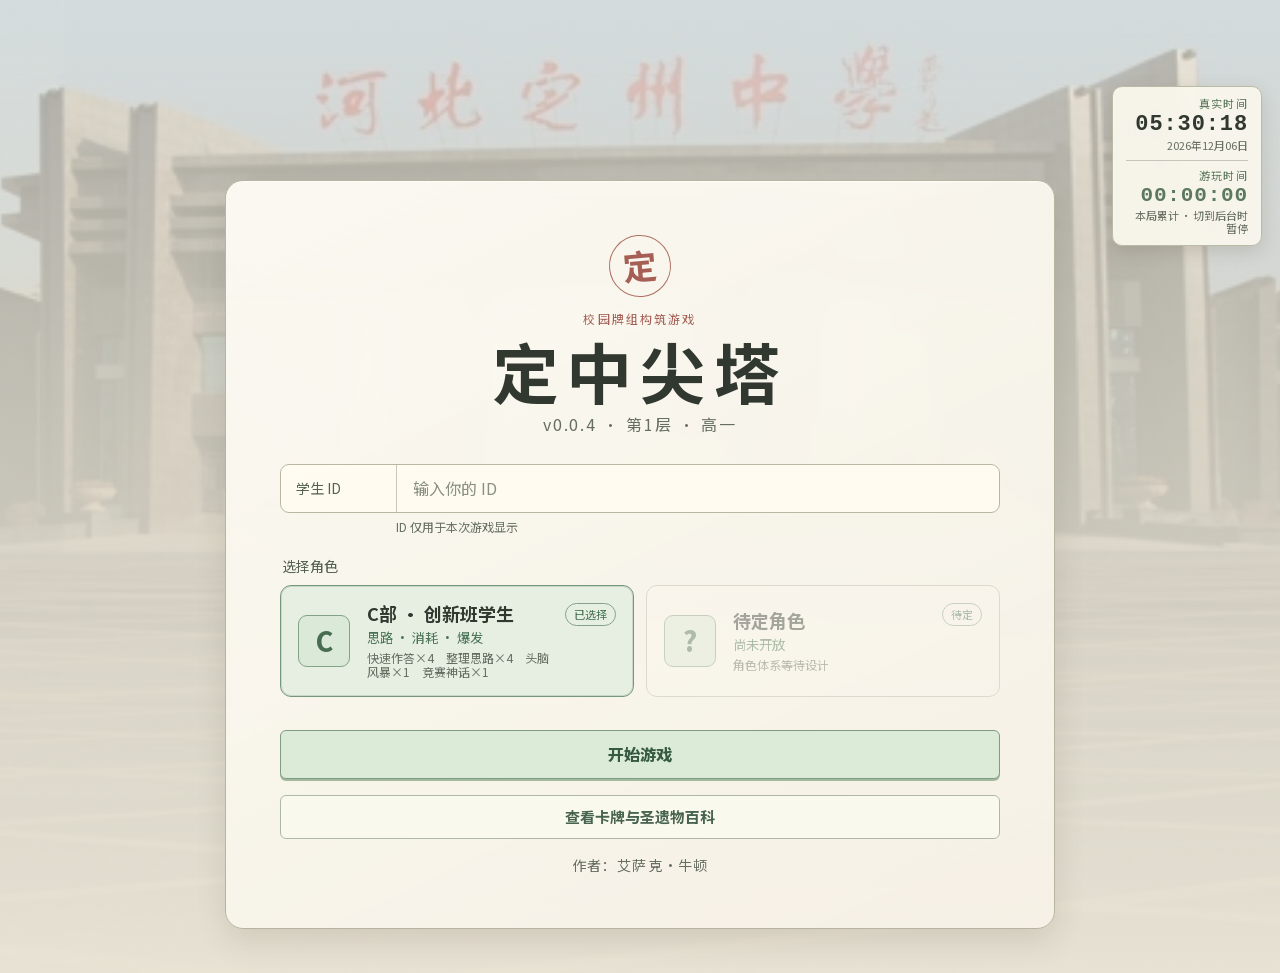
==== commit 50df9af5: "Remove home-page exam preview entry" ====
--- a/index.html
+++ b/index.html
@@ -51,8 +51,6 @@
         <button class="primary-button" type="submit">开始游戏</button>
       </form>
       <button id="openEncyclopedia" class="deck-button encyclopedia-entry" type="button">查看卡牌与圣遗物百科</button>
-      <button id="tryExamSubmit" class="deck-button exam-preview-entry" type="button">试玩：高二月考 · 交卷抉择</button>
-      <p id="examPreviewResult" class="exam-preview-result" aria-live="polite"></p>
       <p class="author-credit">作者：艾萨克·牛顿</p>
     </section>
   </main>
--- a/style.css
+++ b/style.css
@@ -143,7 +143,7 @@
 .battle-card.curse{background:linear-gradient(150deg,#eadce9,#a891a5);border-color:#67455f;color:#2b1b2c}.battle-card.curse .card-cost{background:#53314d;border-color:#95718b}.battle-card.curse:disabled{filter:none;opacity:.88}.rarity-curse{color:#813e69}
 .event-choices{display:grid;gap:10px;margin-top:20px}.event-option{width:100%;padding:15px 17px;border:1px solid #769580;border-radius:9px;background:#17362b;color:var(--ink);text-align:left;cursor:pointer}.event-option strong,.event-option span{display:block}.event-option strong{font-size:16px}.event-option span{margin-top:5px;color:var(--muted);font-size:14px;line-height:1.5}.event-option:hover:not(:disabled),.event-option:focus-visible{border-color:var(--gold);background:#204837}.event-option:disabled{opacity:.4;cursor:not-allowed}
 .encyclopedia-entry{margin-top:16px;min-height:44px;font-size:15px}.encyclopedia-card{width:min(1100px,calc(100% - 32px));max-height:88dvh;overflow:auto;text-align:left;padding:26px}.encyclopedia-tabs{display:flex;gap:8px;margin:18px 0}.encyclopedia-tabs button{min-width:110px;padding:10px 18px;border:1px solid var(--line);border-radius:8px;background:#17362b;color:var(--ink);cursor:pointer;font-size:15px}.encyclopedia-tabs button[aria-selected="true"]{border-color:var(--gold);color:var(--gold);background:#293a26}.encyclopedia-tools{display:flex;align-items:center;gap:12px;flex-wrap:wrap}.encyclopedia-tools label{font-size:14px;color:var(--muted)}.encyclopedia-tools select{min-height:42px;padding:8px 12px;border:1px solid #769580;border-radius:8px;background:#17362b;color:var(--ink);font-size:14px}.encyclopedia-tools .preview-toggle{margin-left:auto;min-height:42px}.encyclopedia-count{margin:14px 0 4px;color:var(--muted);font-size:14px}.encyclopedia-grid{display:grid;grid-template-columns:repeat(5,minmax(145px,1fr));gap:14px;padding:10px 4px 18px}.encyclopedia-grid .battle-card{width:100%;min-width:0;min-height:205px;cursor:default}.encyclopedia-grid .battle-card:hover{transform:none;outline:0}.encyclopedia-relic-grid{display:grid;grid-template-columns:repeat(3,minmax(0,1fr));gap:14px;padding:10px 4px 18px}
-.exam-preview-entry{display:block;margin:10px auto 0;min-height:44px;border-color:#b59660;color:#6f5428;background:#f8f0d9}.exam-preview-result{max-width:480px;margin:12px auto 0;text-align:center;font-size:13px;line-height:1.6;color:#48764e}.exam-submit-panel{margin-top:14px;padding:12px;border:1px solid #b9a674;border-radius:10px;background:#f2ecdc;color:#394638;font-size:13px;text-align:left}.exam-submit-panel[hidden]{display:none}.exam-submit-panel p{margin:0 0 7px}.exam-submit-panel b{color:#685321}.exam-submit-button{display:block;width:100%;min-height:38px;border:1px solid #a37b41;border-radius:7px;background:#ead6a4;color:#493b23;font-weight:700;cursor:pointer}.exam-submit-button:disabled{opacity:.5;cursor:not-allowed}
+.exam-submit-panel{margin-top:14px;padding:12px;border:1px solid #b9a674;border-radius:10px;background:#f2ecdc;color:#394638;font-size:13px;text-align:left}.exam-submit-panel[hidden]{display:none}.exam-submit-panel p{margin:0 0 7px}.exam-submit-panel b{color:#685321}.exam-submit-button{display:block;width:100%;min-height:38px;border:1px solid #a37b41;border-radius:7px;background:#ead6a4;color:#493b23;font-weight:700;cursor:pointer}.exam-submit-button:disabled{opacity:.5;cursor:not-allowed}
 .dorm-choice-grid{grid-template-columns:repeat(3,minmax(0,1fr));gap:14px}.dorm-choice-grid .choice-card{min-height:340px;padding:30px 24px}.dorm-choice-grid .choice-card h2{font-size:27px}.revise-choice{border-color:#9f93a9}.revise-choice .choice-mark{border-color:#9d88a8;background:#eee9ef;color:#75657e}.revise-choice .primary-button{background:#ebe6ed;border-color:#a797ae;color:#665777}@media(max-width:760px){.dorm-choice-grid{grid-template-columns:1fr}.dorm-choice-grid .choice-card{min-height:auto;padding:25px}}
 .battle-screen.damage-shake{animation:damageShake .32s ease-out}
 @keyframes damageShake{0%,100%{transform:translate3d(0,0,0)}15%{transform:translate3d(var(--shake-left),var(--shake-up),0)}30%{transform:translate3d(var(--shake-right),0,0)}45%{transform:translate3d(var(--shake-left),var(--shake-down),0)}60%{transform:translate3d(var(--shake-right),var(--shake-up),0)}75%{transform:translate3d(var(--shake-left),0,0)}}
